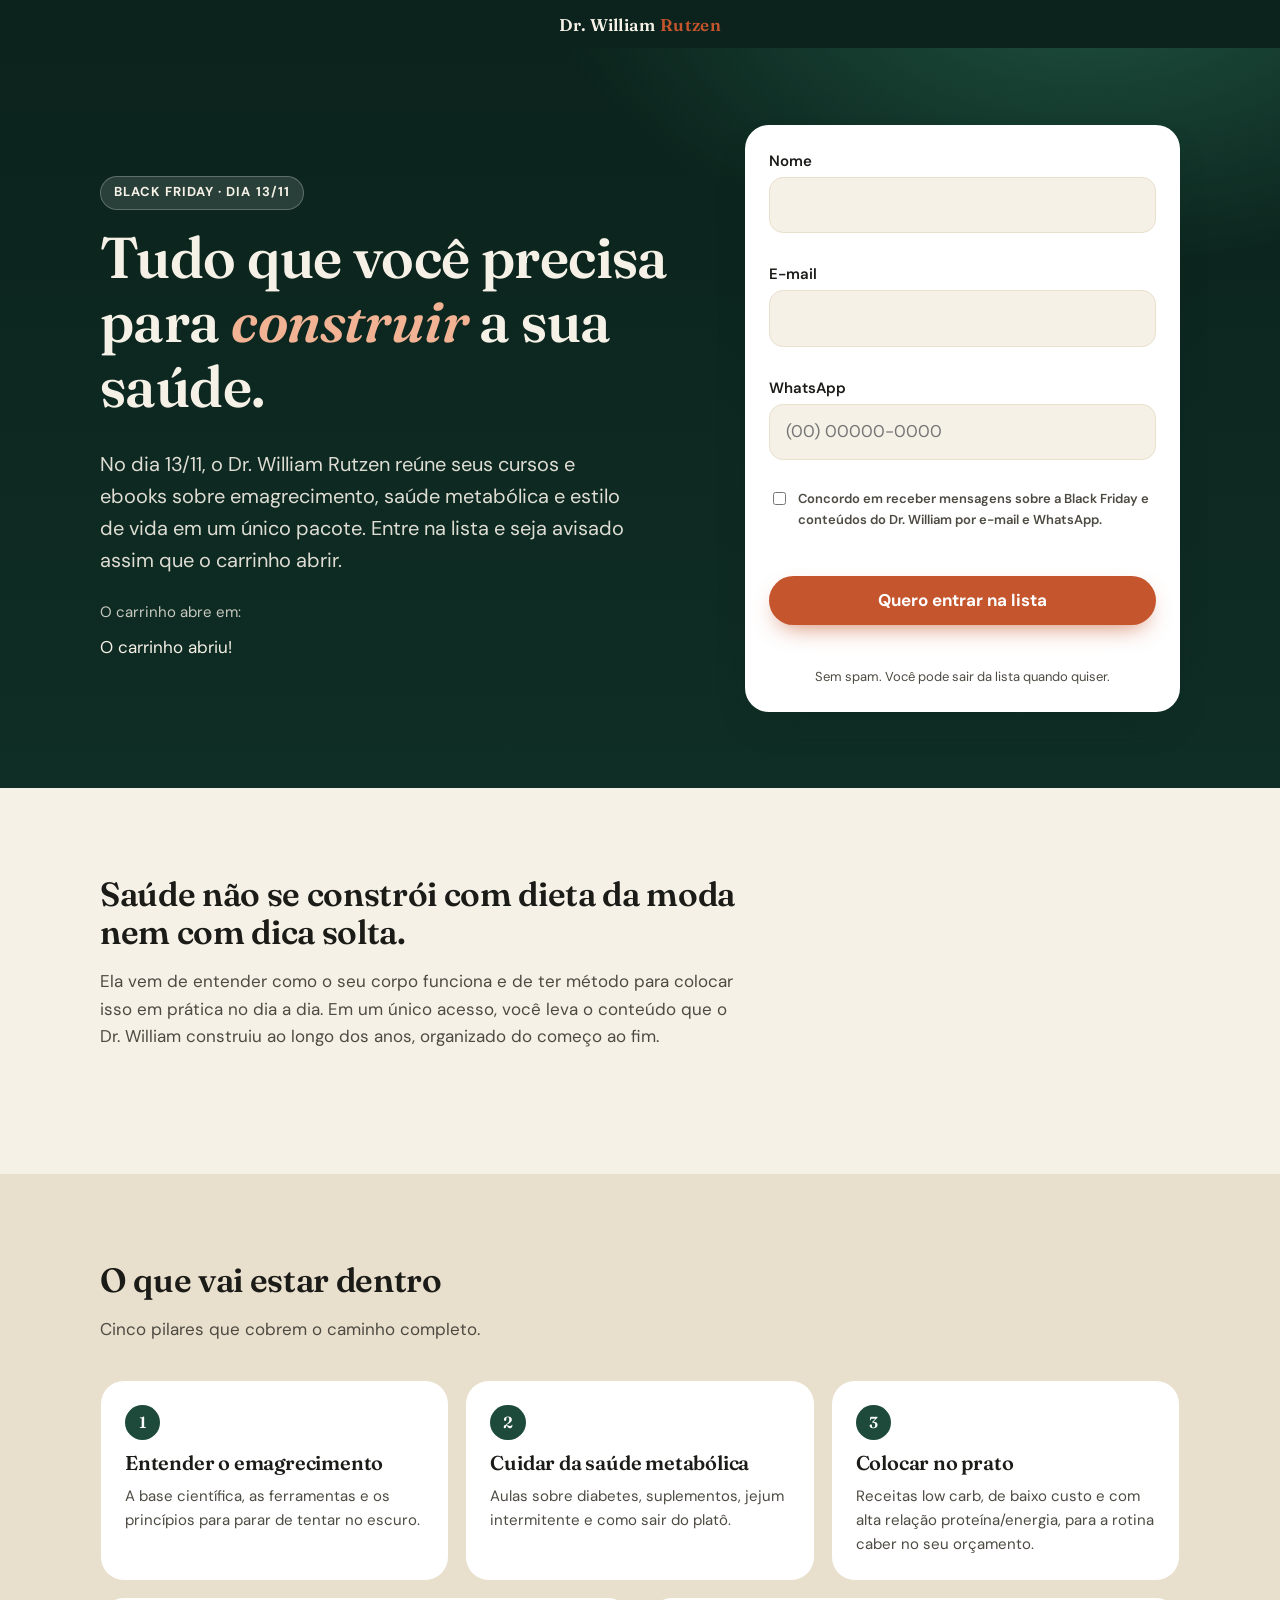
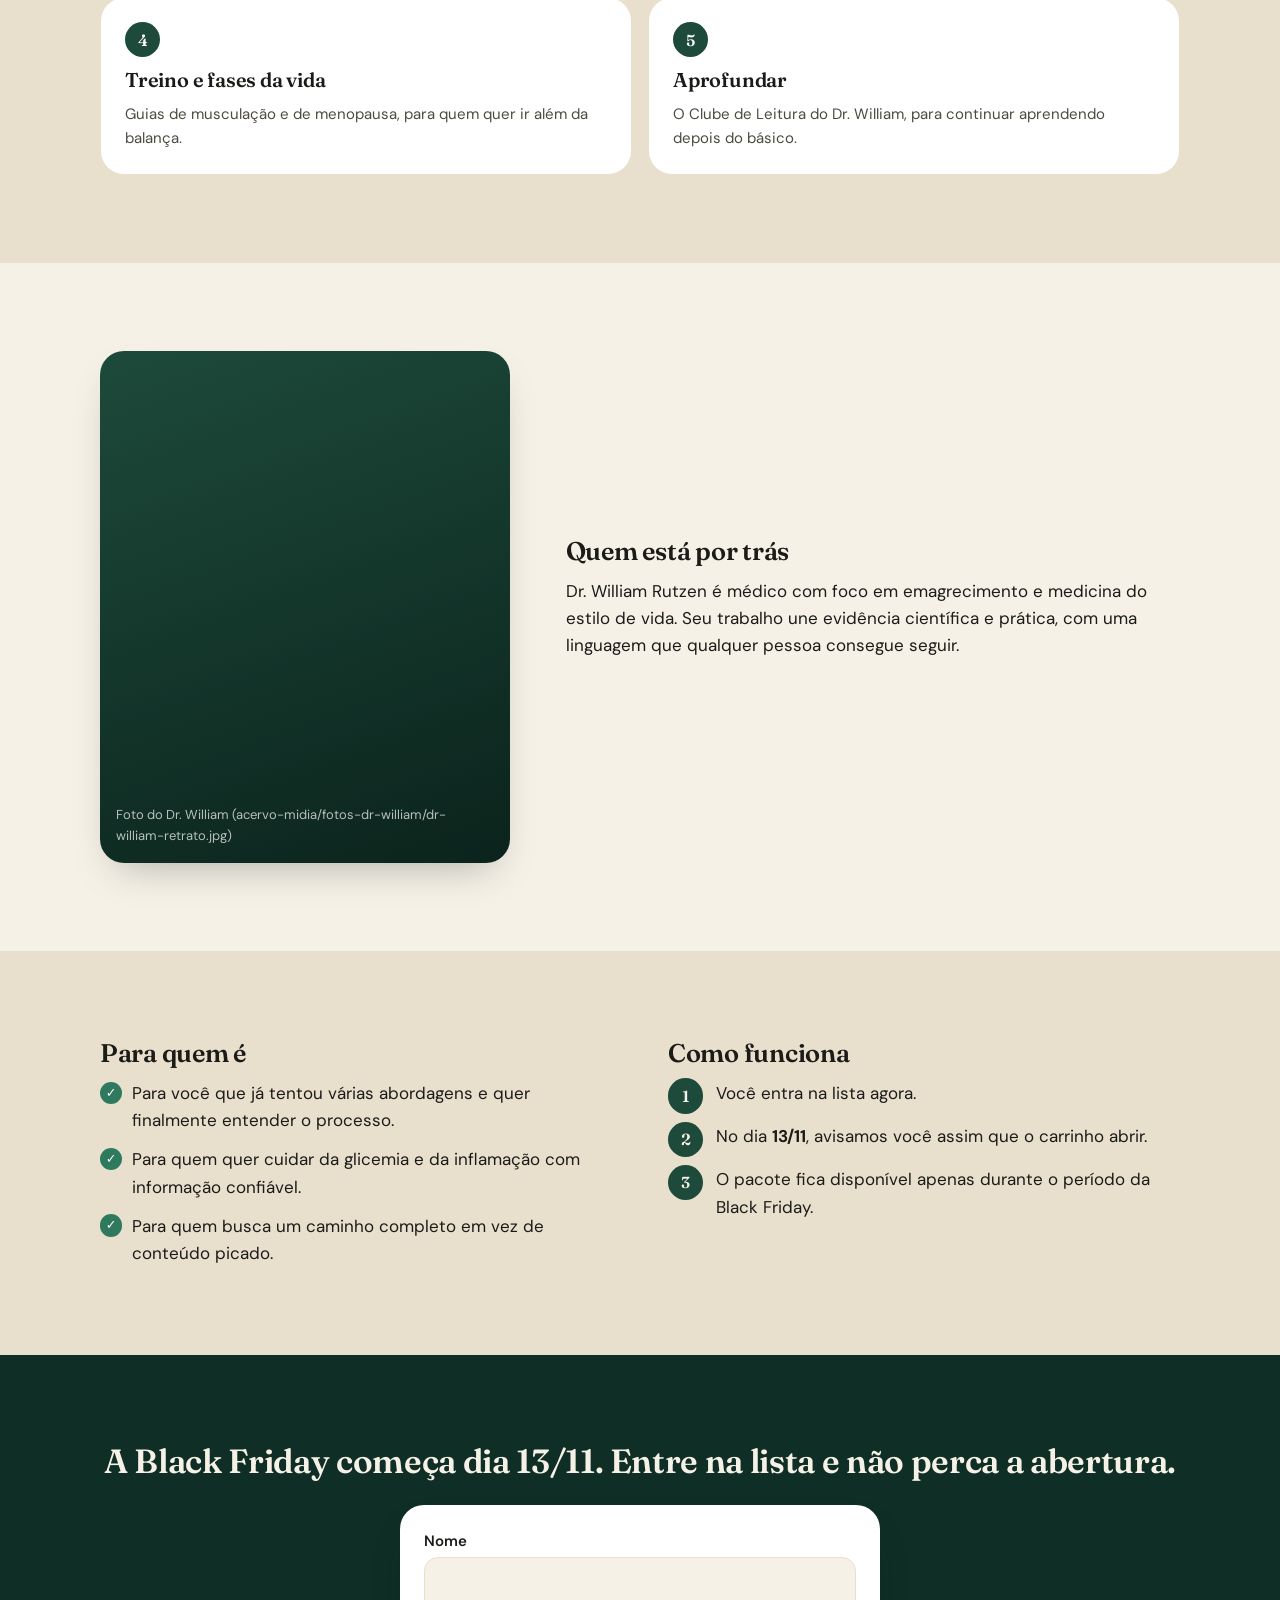
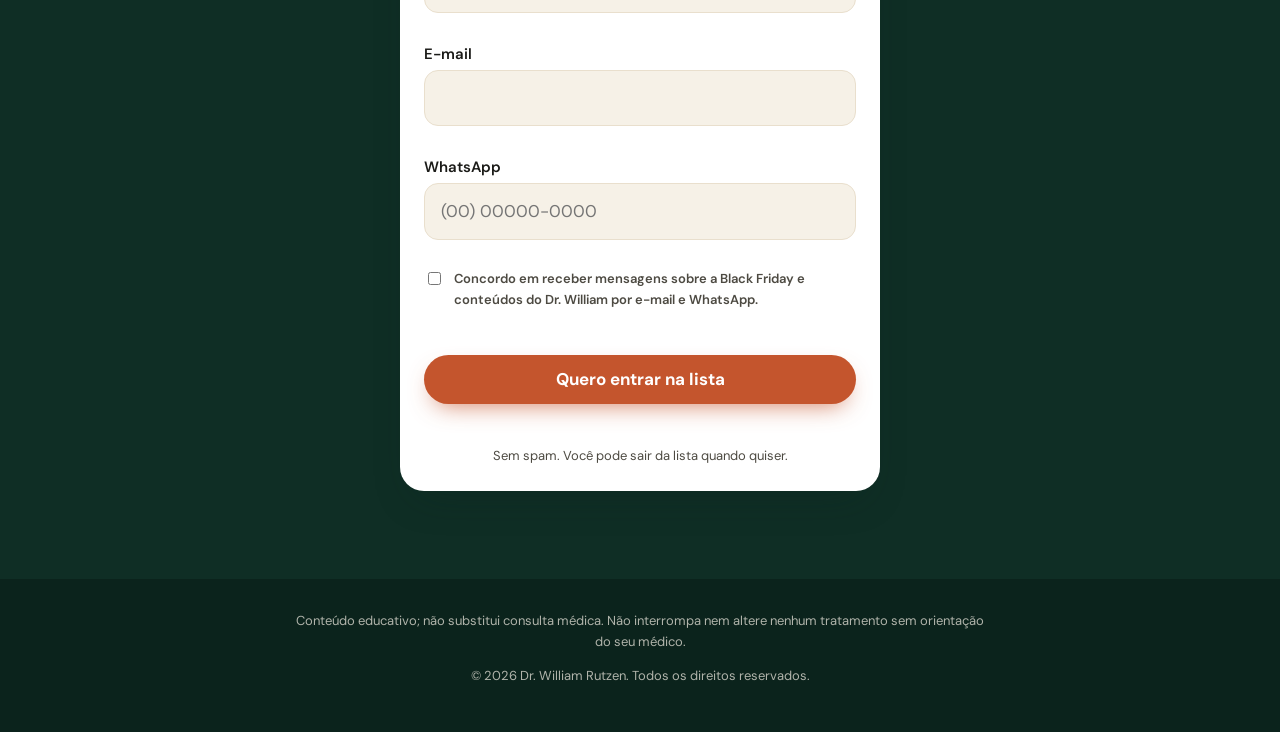
==== index.html @ 0a77684a "Página de captura Black Friday Dr. William Rutzen Co-Authored-By: Claude Opus 5.5 <noreply@anthropic" ====
<!doctype html>
<html lang="pt-BR">
<head>
  <meta charset="utf-8">
  <meta name="viewport" content="width=device-width, initial-scale=1">
  <title>Black Friday Dr. William Rutzen · Entre na lista | 13/11</title>
  <meta name="description" content="No dia 13/11, o Dr. William Rutzen reúne seus cursos e ebooks de emagrecimento, saúde metabólica e estilo de vida em um único pacote. Entre na lista e seja avisado.">
  <meta name="theme-color" content="#0f2e25">

  <!-- Compartilhamento (coloque a imagem 1200x630 em acervo-midia/og-compartilhamento/og.jpg) -->
  <meta property="og:type" content="website">
  <meta property="og:title" content="Tudo que você precisa para construir a sua saúde">
  <meta property="og:description" content="Black Friday Dr. William Rutzen · dia 13/11. Entre na lista e seja avisado quando o carrinho abrir.">
  <meta property="og:image" content="acervo-midia/og-compartilhamento/og.jpg">

  <link rel="preconnect" href="https://fonts.googleapis.com">
  <link rel="preconnect" href="https://fonts.gstatic.com" crossorigin>
  <link href="https://fonts.googleapis.com/css2?family=DM+Sans:wght@400;500;700&family=Fraunces:ital,opsz,wght@0,9..144,500;0,9..144,600;1,9..144,500&display=swap" rel="stylesheet">

  <link rel="stylesheet" href="assets/css/tokens.css">
  <link rel="stylesheet" href="assets/css/base.css">
  <link rel="stylesheet" href="assets/css/components.css">
  <link rel="stylesheet" href="assets/css/sections.css">

  <script>document.documentElement.classList.add("js");</script>
</head>
<body>

  <header class="topbar">
    <div class="container">
      <div class="brand">Dr. William <span>Rutzen</span></div>
    </div>
  </header>

  <main>
    <!-- 1. HERO + CAPTURA -->
    <section class="hero" id="topo">
      <div class="container hero__grid">
        <div>
          <span class="tag">Black Friday · dia 13/11</span>
          <h1>Tudo que você precisa para <em>construir</em> a sua saúde.</h1>
          <p class="hero__sub">No dia 13/11, o Dr. William Rutzen reúne seus cursos e ebooks sobre emagrecimento, saúde metabólica e estilo de vida em um único pacote. Entre na lista e seja avisado assim que o carrinho abrir.</p>

          <div class="hero__countdown">
            <p>O carrinho abre em:</p>
            <div class="countdown" data-countdown aria-live="off">
              <div class="countdown__item"><span class="countdown__num" data-unit="dias">--</span><span class="countdown__label">dias</span></div>
              <div class="countdown__item"><span class="countdown__num" data-unit="horas">--</span><span class="countdown__label">horas</span></div>
              <div class="countdown__item"><span class="countdown__num" data-unit="min">--</span><span class="countdown__label">min</span></div>
              <div class="countdown__item"><span class="countdown__num" data-unit="seg">--</span><span class="countdown__label">seg</span></div>
            </div>
          </div>
        </div>

        <form class="lead-form" data-lead-form novalidate aria-label="Cadastro na lista da Black Friday" data-position="hero">
          <div>
            <label for="nome-hero">Nome</label>
            <input id="nome-hero" name="nome" type="text" autocomplete="name" required>
            <p class="field-error" data-error-for="nome"></p>
          </div>
          <div>
            <label for="email-hero">E-mail</label>
            <input id="email-hero" name="email" type="email" autocomplete="email" inputmode="email" required>
            <p class="field-error" data-error-for="email"></p>
          </div>
          <div>
            <label for="whats-hero">WhatsApp</label>
            <input id="whats-hero" name="whatsapp" type="tel" autocomplete="tel" inputmode="tel" placeholder="(00) 00000-0000" required>
            <p class="field-error" data-error-for="whatsapp"></p>
          </div>
          <label class="consent">
            <input type="checkbox" name="consentimento" required>
            <span>Concordo em receber mensagens sobre a Black Friday e conteúdos do Dr. William por e-mail e WhatsApp.</span>
          </label>
          <p class="field-error" data-error-for="consentimento"></p>
          <button class="btn" type="submit">Quero entrar na lista</button>
          <p class="form-status" role="status" data-form-status></p>
          <p class="micro">Sem spam. Você pode sair da lista quando quiser.</p>
        </form>
      </div>
    </section>

    <!-- 2. POR QUE EXISTE -->
    <section class="section">
      <div class="container">
        <div class="section__head reveal">
          <h2>Saúde não se constrói com dieta da moda nem com dica solta.</h2>
          <p>Ela vem de entender como o seu corpo funciona e de ter método para colocar isso em prática no dia a dia. Em um único acesso, você leva o conteúdo que o Dr. William construiu ao longo dos anos, organizado do começo ao fim.</p>
        </div>
      </div>
    </section>

    <!-- 3. O QUE VAI ESTAR DENTRO -->
    <section class="section section--areia" id="conteudo">
      <div class="container">
        <div class="section__head reveal">
          <h2>O que vai estar dentro</h2>
          <p>Cinco pilares que cobrem o caminho completo.</p>
        </div>
        <div class="pilares">
          <article class="pilar reveal">
            <span class="pilar__num">1</span>
            <h3>Entender o emagrecimento</h3>
            <p>A base científica, as ferramentas e os princípios para parar de tentar no escuro.</p>
          </article>
          <article class="pilar reveal">
            <span class="pilar__num">2</span>
            <h3>Cuidar da saúde metabólica</h3>
            <p>Aulas sobre diabetes, suplementos, jejum intermitente e como sair do platô.</p>
          </article>
          <article class="pilar reveal">
            <span class="pilar__num">3</span>
            <h3>Colocar no prato</h3>
            <p>Receitas low carb, de baixo custo e com alta relação proteína/energia, para a rotina caber no seu orçamento.</p>
          </article>
          <article class="pilar reveal">
            <span class="pilar__num">4</span>
            <h3>Treino e fases da vida</h3>
            <p>Guias de musculação e de menopausa, para quem quer ir além da balança.</p>
          </article>
          <article class="pilar reveal">
            <span class="pilar__num">5</span>
            <h3>Aprofundar</h3>
            <p>O Clube de Leitura do Dr. William, para continuar aprendendo depois do básico.</p>
          </article>
        </div>
      </div>
    </section>

    <!-- 4. QUEM ESTÁ POR TRÁS -->
    <section class="section" id="autor">
      <div class="container autor">
        <!-- Troque a foto em acervo-midia/fotos-dr-william/dr-william-retrato.jpg -->
        <div class="foto reveal" data-placeholder="Foto do Dr. William (acervo-midia/fotos-dr-william/dr-william-retrato.jpg)">
          <img src="acervo-midia/fotos-dr-william/dr-william-retrato.jpg" alt="Dr. William Rutzen" loading="lazy">
        </div>
        <div class="reveal">
          <h2>Quem está por trás</h2>
          <p>Dr. William Rutzen é médico com foco em emagrecimento e medicina do estilo de vida. Seu trabalho une evidência científica e prática, com uma linguagem que qualquer pessoa consegue seguir.</p>
          <p class="autor__cred" data-doctor-credentials hidden></p>
        </div>
      </div>
    </section>

    <!-- 5. PARA QUEM É + COMO FUNCIONA -->
    <section class="section section--areia">
      <div class="container dois-col">
        <div class="reveal">
          <h2>Para quem é</h2>
          <ul class="lista-check">
            <li>Para você que já tentou várias abordagens e quer finalmente entender o processo.</li>
            <li>Para quem quer cuidar da glicemia e da inflamação com informação confiável.</li>
            <li>Para quem busca um caminho completo em vez de conteúdo picado.</li>
          </ul>
        </div>
        <div class="reveal">
          <h2>Como funciona</h2>
          <ol class="passos">
            <li>Você entra na lista agora.</li>
            <li>No dia <strong>13/11</strong>, avisamos você assim que o carrinho abrir.</li>
            <li>O pacote fica disponível apenas durante o período da Black Friday.</li>
          </ol>
        </div>
      </div>
    </section>

    <!-- 6. CHAMADA FINAL -->
    <section class="section cta-final" id="entrar">
      <div class="container">
        <div class="reveal">
          <h2>A Black Friday começa dia 13/11. Entre na lista e não perca a abertura.</h2>
        </div>
        <form class="lead-form" data-lead-form novalidate aria-label="Cadastro na lista da Black Friday (final da página)" data-position="final">
          <div>
            <label for="nome-final">Nome</label>
            <input id="nome-final" name="nome" type="text" autocomplete="name" required>
            <p class="field-error" data-error-for="nome"></p>
          </div>
          <div>
            <label for="email-final">E-mail</label>
            <input id="email-final" name="email" type="email" autocomplete="email" inputmode="email" required>
            <p class="field-error" data-error-for="email"></p>
          </div>
          <div>
            <label for="whats-final">WhatsApp</label>
            <input id="whats-final" name="whatsapp" type="tel" autocomplete="tel" inputmode="tel" placeholder="(00) 00000-0000" required>
            <p class="field-error" data-error-for="whatsapp"></p>
          </div>
          <label class="consent">
            <input type="checkbox" name="consentimento" required>
            <span>Concordo em receber mensagens sobre a Black Friday e conteúdos do Dr. William por e-mail e WhatsApp.</span>
          </label>
          <p class="field-error" data-error-for="consentimento"></p>
          <button class="btn" type="submit">Quero entrar na lista</button>
          <p class="form-status" role="status" data-form-status></p>
          <p class="micro">Sem spam. Você pode sair da lista quando quiser.</p>
        </form>
      </div>
    </section>
  </main>

  <footer class="footer">
    <div class="container">
      <p data-disclaimer></p>
      <p>© <span data-year></span> Dr. William Rutzen. Todos os direitos reservados.</p>
    </div>
  </footer>

  <script src="config/site.config.js"></script>
  <script src="assets/js/tracking.js"></script>
  <script src="assets/js/countdown.js"></script>
  <script src="assets/js/form.js"></script>
  <script src="assets/js/main.js"></script>
</body>
</html>
---- assets/css/tokens.css ----
/* Design tokens: cores, tipografia, espaçamentos. Mude aqui para mudar o visual todo. */
:root {
  /* Cores */
  --verde-950: #0b231c;
  --verde-900: #0f2e25;
  --verde-700: #1d4a3b;
  --verde-500: #2f7a5f;
  --creme: #f6f1e7;
  --areia: #e9dfcd;
  --terracota: #c4552d;
  --terracota-escuro: #a3431f;
  --texto: #1b1b18;
  --texto-suave: #4d4a42;
  --branco: #ffffff;
  --erro: #b3261e;

  /* Tipografia */
  --fonte-titulo: "Fraunces", Georgia, "Times New Roman", serif;
  --fonte-corpo: "DM Sans", system-ui, -apple-system, "Segoe UI", sans-serif;

  --t-xs: 0.8125rem;
  --t-sm: 0.9375rem;
  --t-base: 1.0625rem;
  --t-lg: 1.25rem;
  --t-xl: clamp(1.5rem, 1.1rem + 1.6vw, 2.1rem);
  --t-2xl: clamp(2.1rem, 1.3rem + 3.6vw, 3.6rem);

  /* Layout */
  --largura: 1120px;
  --gutter: 20px;
  --raio: 14px;
  --raio-lg: 24px;
  --sombra: 0 18px 40px -18px rgba(11, 35, 28, 0.35);
  --transicao: 180ms ease;
}
---- assets/css/base.css ----
/* Reset leve e estilos globais */
*, *::before, *::after { box-sizing: border-box; }

html { scroll-behavior: smooth; -webkit-text-size-adjust: 100%; }

body {
  margin: 0;
  font-family: var(--fonte-corpo);
  font-size: var(--t-base);
  line-height: 1.6;
  color: var(--texto);
  background: var(--creme);
}

img { max-width: 100%; display: block; }

h1, h2, h3 {
  font-family: var(--fonte-titulo);
  font-weight: 600;
  line-height: 1.12;
  letter-spacing: -0.01em;
  margin: 0 0 0.5em;
}

p { margin: 0 0 1em; }

a { color: inherit; }

:focus-visible {
  outline: 3px solid var(--terracota);
  outline-offset: 3px;
  border-radius: 4px;
}

.container {
  width: 100%;
  max-width: var(--largura);
  margin-inline: auto;
  padding-inline: var(--gutter);
}

.visually-hidden {
  position: absolute !important;
  width: 1px; height: 1px;
  overflow: hidden;
  clip: rect(0 0 0 0);
  white-space: nowrap;
}

/* Animação de entrada (ativada pelo JS; sem JS tudo fica visível) */
.js .reveal { opacity: 0; transform: translateY(18px); transition: opacity 600ms ease, transform 600ms ease; }
.js .reveal.is-visible { opacity: 1; transform: none; }

@media (prefers-reduced-motion: reduce) {
  html { scroll-behavior: auto; }
  .js .reveal { opacity: 1; transform: none; transition: none; }
}
---- assets/css/components.css ----
/* Componentes reutilizáveis: botão, formulário, contagem, cartões, foto */

/* Botão */
.btn {
  display: inline-flex; align-items: center; justify-content: center; gap: 0.5rem;
  width: 100%;
  padding: 1rem 1.5rem;
  font: 700 var(--t-base)/1 var(--fonte-corpo);
  color: var(--branco);
  background: var(--terracota);
  border: 0; border-radius: 999px;
  cursor: pointer;
  box-shadow: 0 10px 24px -10px rgba(196, 85, 45, 0.8);
  transition: transform var(--transicao), background var(--transicao);
}
.btn:hover { background: var(--terracota-escuro); transform: translateY(-1px); }
.btn:disabled { opacity: 0.7; cursor: progress; transform: none; }
.btn--whats { background: #1f9d55; box-shadow: 0 10px 24px -10px rgba(31, 157, 85, 0.8); }
.btn--whats:hover { background: #17804a; }
.btn--inline { width: auto; }

/* Formulário de captura */
.lead-form {
  display: grid; gap: 0.75rem;
  background: var(--branco);
  padding: 1.5rem;
  border-radius: var(--raio-lg);
  box-shadow: var(--sombra);
  color: var(--texto);
}
.lead-form label { font-size: var(--t-sm); font-weight: 600; display: block; margin-bottom: 0.25rem; }
.lead-form input[type="text"],
.lead-form input[type="email"],
.lead-form input[type="tel"] {
  width: 100%;
  padding: 0.85rem 1rem;
  font: inherit;
  border: 1.5px solid var(--areia);
  border-radius: var(--raio);
  background: var(--creme);
  transition: border-color var(--transicao), background var(--transicao);
}
.lead-form input:focus { border-color: var(--verde-500); background: var(--branco); outline: none; }
.lead-form input[aria-invalid="true"] { border-color: var(--erro); }
.field-error { color: var(--erro); font-size: var(--t-xs); min-height: 1em; margin: 0.25rem 0 0; }
.lead-form .consent { display: flex; gap: 0.6rem; align-items: flex-start; font-size: var(--t-xs); color: var(--texto-suave); }
.lead-form .consent input { margin-top: 0.2rem; accent-color: var(--verde-700); }
.lead-form .micro { font-size: var(--t-xs); color: var(--texto-suave); margin: 0; text-align: center; }
.form-status { font-size: var(--t-sm); text-align: center; margin: 0; min-height: 1.2em; }
.form-status.is-error { color: var(--erro); }

/* Contagem regressiva */
.countdown { display: flex; gap: 0.6rem; }
.countdown__item {
  min-width: 4.2rem; padding: 0.6rem 0.4rem; text-align: center;
  background: rgba(255, 255, 255, 0.08);
  border: 1px solid rgba(255, 255, 255, 0.18);
  border-radius: var(--raio);
}
.countdown__num { display: block; font: 600 1.7rem/1 var(--fonte-titulo); font-variant-numeric: tabular-nums; }
.countdown__label { font-size: 0.68rem; letter-spacing: 0.08em; text-transform: uppercase; opacity: 0.75; }

/* Cartão de pilar */
.pilar {
  background: var(--branco);
  border-radius: var(--raio-lg);
  padding: 1.5rem;
  border: 1px solid var(--areia);
}
.pilar__num {
  display: inline-grid; place-items: center;
  width: 2.2rem; height: 2.2rem; margin-bottom: 0.75rem;
  font: 600 1rem var(--fonte-titulo);
  color: var(--branco); background: var(--verde-700); border-radius: 50%;
}
.pilar h3 { font-size: var(--t-lg); }
.pilar p { margin: 0; color: var(--texto-suave); font-size: var(--t-sm); }

/* Foto com fallback: se a imagem não existir, aparece o bloco decorativo */
.foto {
  position: relative; overflow: hidden;
  aspect-ratio: 4 / 5;
  border-radius: var(--raio-lg);
  background: linear-gradient(160deg, var(--verde-700), var(--verde-950));
  box-shadow: var(--sombra);
}
.foto img { position: absolute; inset: 0; width: 100%; height: 100%; object-fit: cover; }
.foto::after {
  content: attr(data-placeholder);
  position: absolute; inset: auto 1rem 1rem 1rem;
  font-size: var(--t-xs); color: rgba(255, 255, 255, 0.7);
}
.foto.has-image::after { display: none; }

/* Selo / etiqueta */
.tag {
  display: inline-block; padding: 0.35rem 0.8rem; margin-bottom: 1rem;
  font-size: var(--t-xs); font-weight: 700; letter-spacing: 0.08em; text-transform: uppercase;
  color: var(--creme); background: rgba(255, 255, 255, 0.12);
  border: 1px solid rgba(255, 255, 255, 0.25); border-radius: 999px;
}
---- assets/css/sections.css ----
/* Seções da página */

.topbar { background: var(--verde-950); color: var(--creme); }
.topbar .container { display: flex; align-items: center; justify-content: center; padding-block: 0.85rem; }
.brand { font: 600 var(--t-base) var(--fonte-titulo); letter-spacing: 0.02em; }
.brand span { color: var(--terracota); }

/* Hero */
.hero {
  color: var(--creme);
  background:
    radial-gradient(900px 480px at 85% -10%, rgba(47, 122, 95, 0.55), transparent 60%),
    linear-gradient(180deg, var(--verde-950), var(--verde-900));
  padding-block: clamp(2.5rem, 6vw, 5rem);
}
.hero__grid { display: grid; gap: 2.25rem; align-items: center; }
.hero h1 { font-size: var(--t-2xl); }
.hero h1 em { font-style: italic; color: #f2b394; }
.hero__sub { font-size: var(--t-lg); max-width: 34rem; opacity: 0.9; }
.hero__countdown { margin-top: 1.5rem; }
.hero__countdown p { font-size: var(--t-sm); opacity: 0.8; margin-bottom: 0.6rem; }

/* Seções genéricas */
.section { padding-block: clamp(3rem, 7vw, 5.5rem); }
.section--areia { background: var(--areia); }
.section__head { max-width: 40rem; margin-bottom: 2.25rem; }
.section__head h2 { font-size: var(--t-xl); }
.section__head p { color: var(--texto-suave); }

.pilares { display: grid; gap: 1rem; }

/* Quem está por trás */
.autor { display: grid; gap: 2rem; align-items: center; }
.autor__cred { font-weight: 600; color: var(--verde-700); }

/* Para quem é + passos */
.dois-col { display: grid; gap: 2rem; }
.lista-check { list-style: none; padding: 0; margin: 0; display: grid; gap: 0.75rem; }
.lista-check li { padding-left: 2rem; position: relative; }
.lista-check li::before {
  content: "✓"; position: absolute; left: 0; top: 0.1rem;
  width: 1.4rem; height: 1.4rem; display: grid; place-items: center;
  font-size: 0.8rem; font-weight: 700; color: var(--branco); background: var(--verde-500); border-radius: 50%;
}
.passos { counter-reset: passo; list-style: none; padding: 0; margin: 0; display: grid; gap: 1rem; }
.passos li { counter-increment: passo; padding-left: 3rem; position: relative; }
.passos li::before {
  content: counter(passo); position: absolute; left: 0; top: -0.1rem;
  width: 2.2rem; height: 2.2rem; display: grid; place-items: center;
  font: 600 1rem var(--fonte-titulo); color: var(--creme); background: var(--verde-700); border-radius: 50%;
}

/* Chamada final */
.cta-final { background: var(--verde-900); color: var(--creme); text-align: center; }
.cta-final h2 { font-size: var(--t-xl); }
.cta-final .lead-form { max-width: 30rem; margin: 1.5rem auto 0; text-align: left; }

/* Rodapé */
.footer { background: var(--verde-950); color: rgba(246, 241, 231, 0.7); padding-block: 2rem; font-size: var(--t-xs); text-align: center; }
.footer p { max-width: 44rem; margin-inline: auto; }

/* Página de obrigado */
.obrigado { min-height: 70vh; display: grid; place-items: center; text-align: center; padding-block: 4rem; }
.obrigado__card { max-width: 34rem; }
.obrigado .check { width: 4rem; height: 4rem; margin: 0 auto 1.25rem; display: grid; place-items: center; font-size: 2rem; color: var(--branco); background: var(--verde-500); border-radius: 50%; }

/* Responsivo (mobile-first) */
@media (min-width: 760px) {
  .hero__grid { grid-template-columns: 1.15fr 0.85fr; gap: 3.5rem; }
  .pilares { grid-template-columns: repeat(6, 1fr); }
  .pilar:nth-child(-n+3) { grid-column: span 2; }
  .pilar:nth-child(n+4) { grid-column: span 3; }
  .autor { grid-template-columns: 0.8fr 1.2fr; gap: 3.5rem; }
  .dois-col { grid-template-columns: 1fr 1fr; gap: 3.5rem; }
}
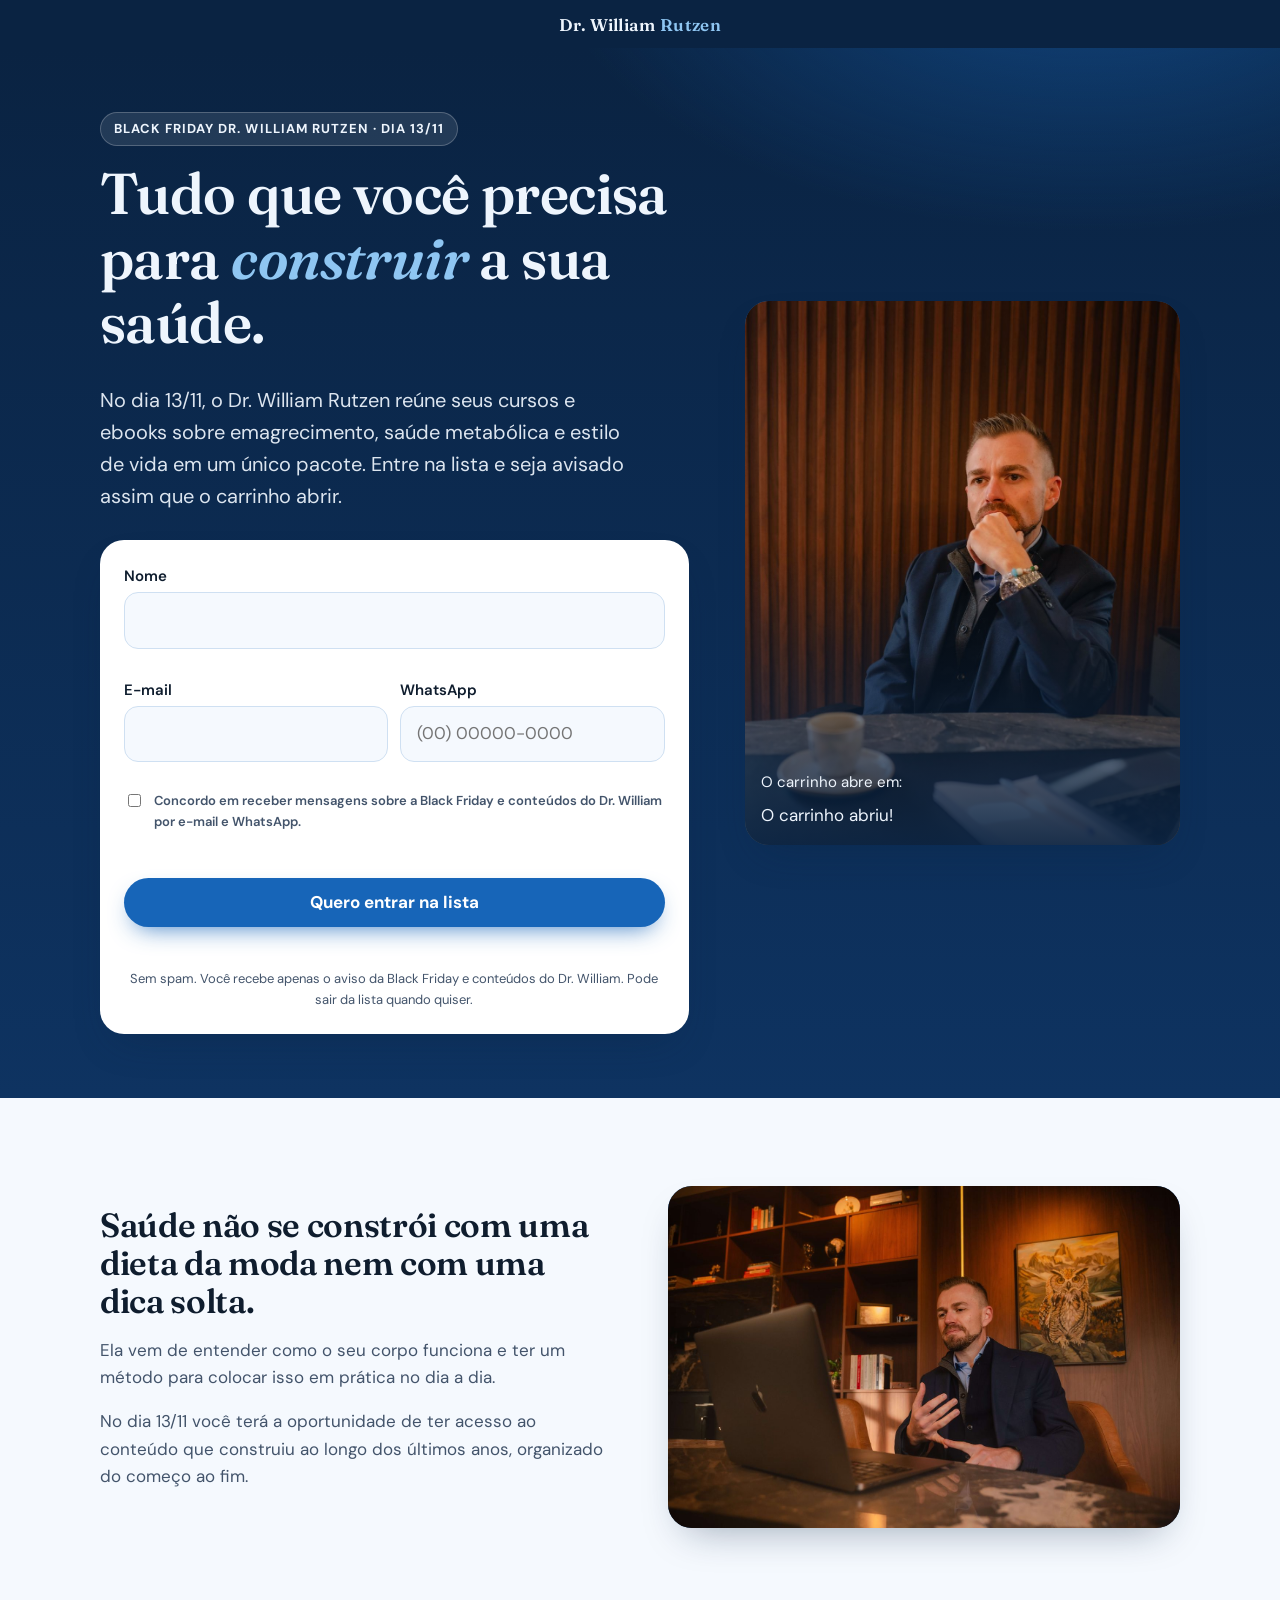
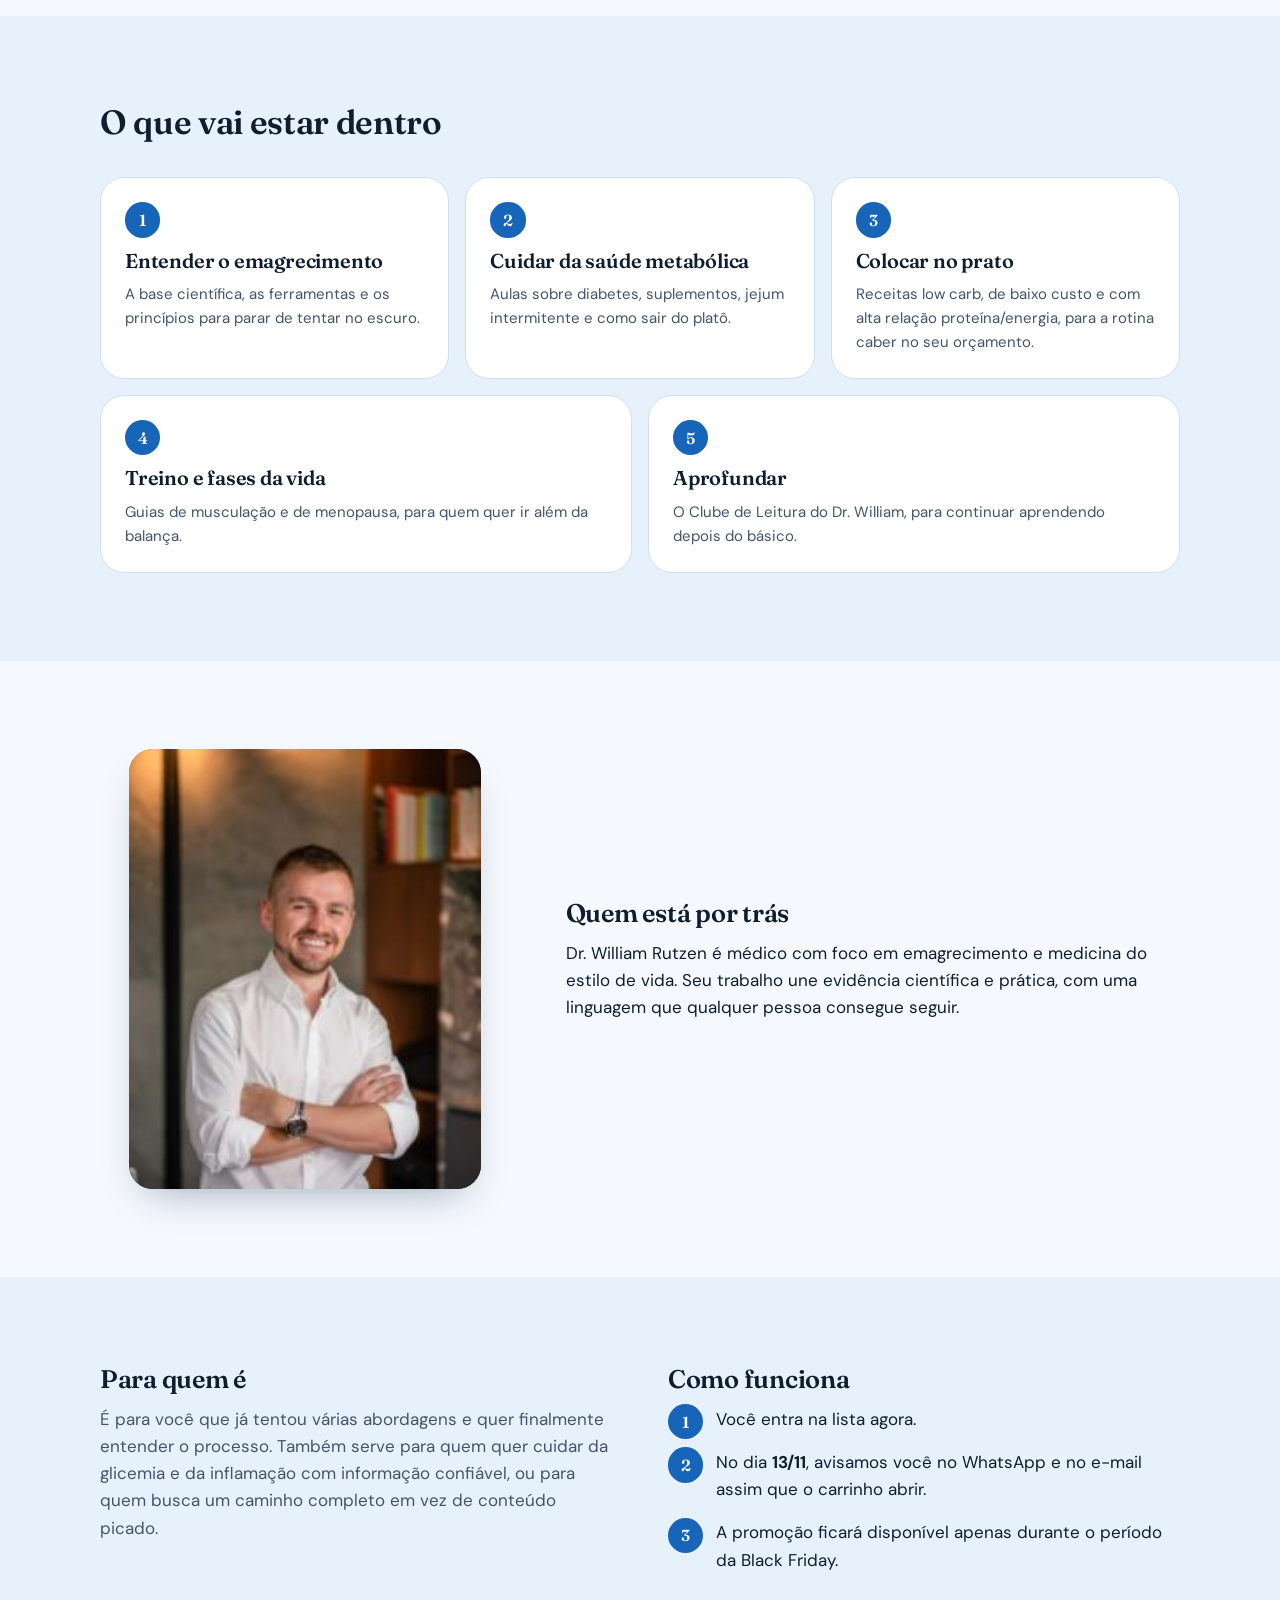
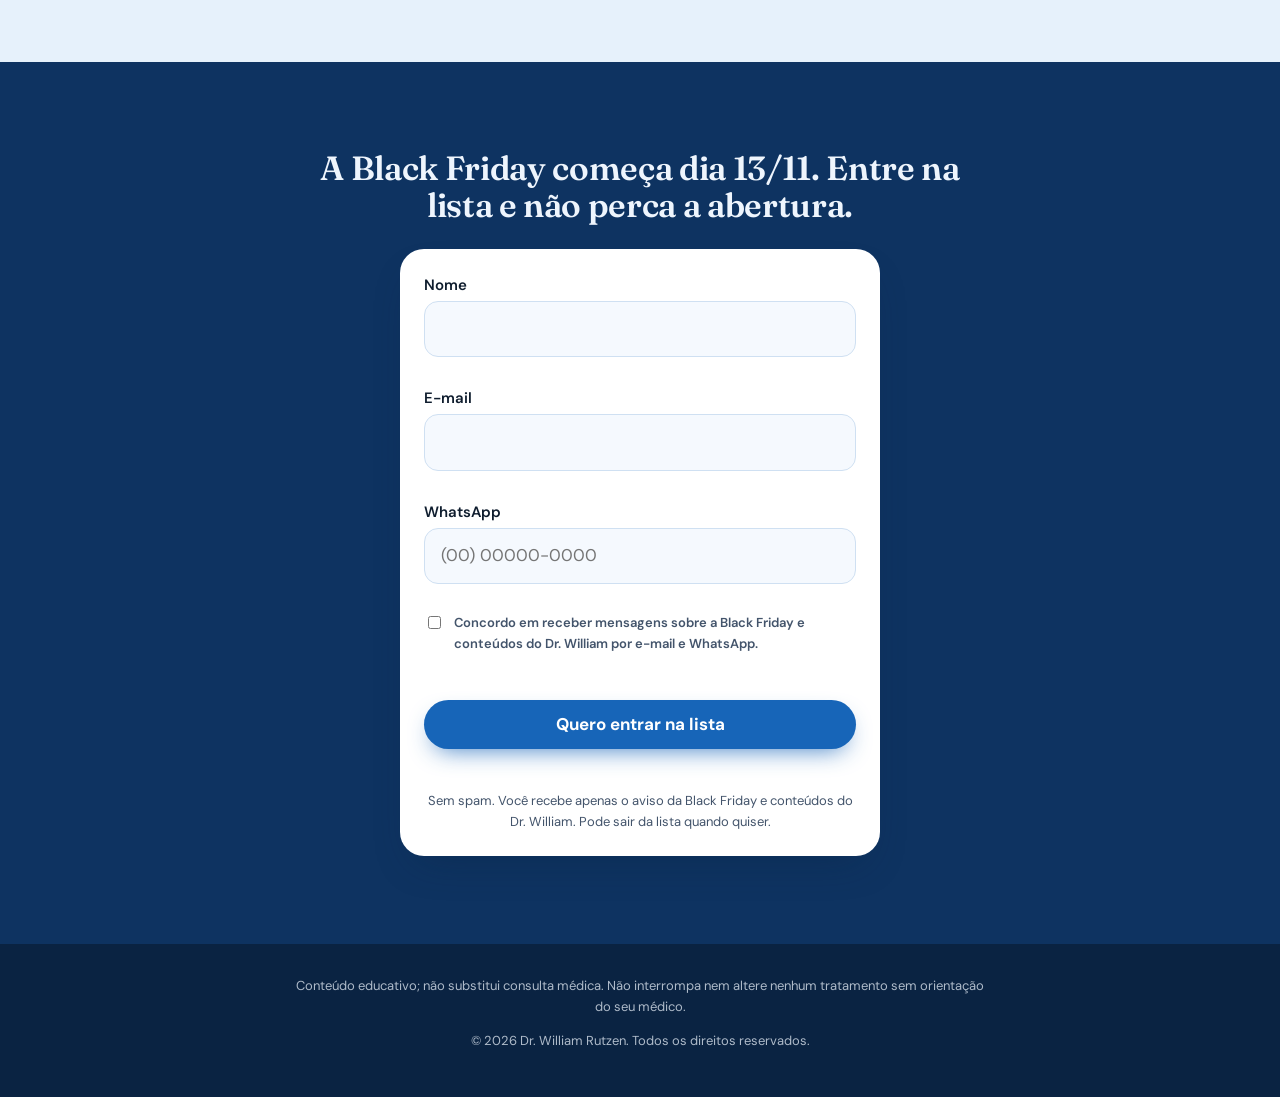
==== commit 52cab2a9: "Fotos nas sessões 1, 2 e 4, paleta azul e copy final - Fotos do Dr. William otimizadas (originais em" ====
--- a/index.html
+++ b/index.html
@@ -5,7 +5,7 @@
   <meta name="viewport" content="width=device-width, initial-scale=1">
   <title>Black Friday Dr. William Rutzen · Entre na lista | 13/11</title>
   <meta name="description" content="No dia 13/11, o Dr. William Rutzen reúne seus cursos e ebooks de emagrecimento, saúde metabólica e estilo de vida em um único pacote. Entre na lista e seja avisado.">
-  <meta name="theme-color" content="#0f2e25">
+  <meta name="theme-color" content="#0a2342">
 
   <!-- Compartilhamento (coloque a imagem 1200x630 em acervo-midia/og-compartilhamento/og.jpg) -->
   <meta property="og:type" content="website">
@@ -33,14 +33,17 @@
   </header>
 
   <main>
-    <!-- 1. HERO + CAPTURA -->
+    <!-- 1. HERO + CAPTURA (sessão 1) -->
     <section class="hero" id="topo">
       <div class="container hero__grid">
-        <div>
-          <span class="tag">Black Friday · dia 13/11</span>
+        <div class="hero__texto">
+          <span class="tag">Black Friday Dr. William Rutzen · dia 13/11</span>
           <h1>Tudo que você precisa para <em>construir</em> a sua saúde.</h1>
           <p class="hero__sub">No dia 13/11, o Dr. William Rutzen reúne seus cursos e ebooks sobre emagrecimento, saúde metabólica e estilo de vida em um único pacote. Entre na lista e seja avisado assim que o carrinho abrir.</p>
-
+        </div>
+
+        <figure class="foto hero__foto" data-placeholder="Foto do Dr. William (sessão 1)">
+          <img src="acervo-midia/fotos-dr-william/will-serio-mobile1-sessao1.jpg" alt="Dr. William Rutzen sentado à mesa, com expressão pensativa" width="1000" height="1452" fetchpriority="high">
           <div class="hero__countdown">
             <p>O carrinho abre em:</p>
             <div class="countdown" data-countdown aria-live="off">
@@ -50,7 +53,7 @@
               <div class="countdown__item"><span class="countdown__num" data-unit="seg">--</span><span class="countdown__label">seg</span></div>
             </div>
           </div>
-        </div>
+        </figure>
 
         <form class="lead-form" data-lead-form novalidate aria-label="Cadastro na lista da Black Friday" data-position="hero">
           <div>
@@ -58,12 +61,12 @@
             <input id="nome-hero" name="nome" type="text" autocomplete="name" required>
             <p class="field-error" data-error-for="nome"></p>
           </div>
-          <div>
+          <div class="campo--meio">
             <label for="email-hero">E-mail</label>
             <input id="email-hero" name="email" type="email" autocomplete="email" inputmode="email" required>
             <p class="field-error" data-error-for="email"></p>
           </div>
-          <div>
+          <div class="campo--meio">
             <label for="whats-hero">WhatsApp</label>
             <input id="whats-hero" name="whatsapp" type="tel" autocomplete="tel" inputmode="tel" placeholder="(00) 00000-0000" required>
             <p class="field-error" data-error-for="whatsapp"></p>
@@ -75,27 +78,30 @@
           <p class="field-error" data-error-for="consentimento"></p>
           <button class="btn" type="submit">Quero entrar na lista</button>
           <p class="form-status" role="status" data-form-status></p>
-          <p class="micro">Sem spam. Você pode sair da lista quando quiser.</p>
+          <p class="micro">Sem spam. Você recebe apenas o aviso da Black Friday e conteúdos do Dr. William. Pode sair da lista quando quiser.</p>
         </form>
       </div>
     </section>
 
-    <!-- 2. POR QUE EXISTE -->
+    <!-- 2. POR QUE EXISTE (sessão 2) -->
     <section class="section">
-      <div class="container">
+      <div class="container porque">
         <div class="section__head reveal">
-          <h2>Saúde não se constrói com dieta da moda nem com dica solta.</h2>
-          <p>Ela vem de entender como o seu corpo funciona e de ter método para colocar isso em prática no dia a dia. Em um único acesso, você leva o conteúdo que o Dr. William construiu ao longo dos anos, organizado do começo ao fim.</p>
-        </div>
+          <h2>Saúde não se constrói com uma dieta da moda nem com uma dica solta.</h2>
+          <p>Ela vem de entender como o seu corpo funciona e ter um método para colocar isso em prática no dia a dia.</p>
+          <p>No dia 13/11 você terá a oportunidade de ter acesso ao conteúdo que construiu ao longo dos últimos anos, organizado do começo ao fim.</p>
+        </div>
+        <figure class="foto reveal" data-placeholder="Foto do Dr. William (sessão 2)">
+          <img src="acervo-midia/fotos-dr-william/will-atendimento-online-desktop1-sessao2.jpg" alt="Dr. William Rutzen em atendimento online, conversando diante do notebook" width="1400" height="933" loading="lazy">
+        </figure>
       </div>
     </section>
 
     <!-- 3. O QUE VAI ESTAR DENTRO -->
-    <section class="section section--areia" id="conteudo">
+    <section class="section section--clara" id="conteudo">
       <div class="container">
         <div class="section__head reveal">
           <h2>O que vai estar dentro</h2>
-          <p>Cinco pilares que cobrem o caminho completo.</p>
         </div>
         <div class="pilares">
           <article class="pilar reveal">
@@ -127,38 +133,34 @@
       </div>
     </section>
 
-    <!-- 4. QUEM ESTÁ POR TRÁS -->
+    <!-- 4. QUEM ESTÁ POR TRÁS (sessão 4) -->
     <section class="section" id="autor">
       <div class="container autor">
-        <!-- Troque a foto em acervo-midia/fotos-dr-william/dr-william-retrato.jpg -->
-        <div class="foto reveal" data-placeholder="Foto do Dr. William (acervo-midia/fotos-dr-william/dr-william-retrato.jpg)">
-          <img src="acervo-midia/fotos-dr-william/dr-william-retrato.jpg" alt="Dr. William Rutzen" loading="lazy">
-        </div>
+        <figure class="foto reveal" data-placeholder="Foto do Dr. William (sessão 4)">
+          <img src="acervo-midia/fotos-dr-william/imagem-drwilliam-sessao4-fotodrwill.jpg" alt="Dr. William Rutzen sorrindo, de braços cruzados" width="200" height="300" loading="lazy">
+        </figure>
         <div class="reveal">
           <h2>Quem está por trás</h2>
           <p>Dr. William Rutzen é médico com foco em emagrecimento e medicina do estilo de vida. Seu trabalho une evidência científica e prática, com uma linguagem que qualquer pessoa consegue seguir.</p>
+          <!-- CRM/RQE e frase de credencial aprovada vêm de doctor.credentials na config -->
           <p class="autor__cred" data-doctor-credentials hidden></p>
         </div>
       </div>
     </section>
 
     <!-- 5. PARA QUEM É + COMO FUNCIONA -->
-    <section class="section section--areia">
+    <section class="section section--clara">
       <div class="container dois-col">
-        <div class="reveal">
+        <div class="para-quem reveal">
           <h2>Para quem é</h2>
-          <ul class="lista-check">
-            <li>Para você que já tentou várias abordagens e quer finalmente entender o processo.</li>
-            <li>Para quem quer cuidar da glicemia e da inflamação com informação confiável.</li>
-            <li>Para quem busca um caminho completo em vez de conteúdo picado.</li>
-          </ul>
+          <p>É para você que já tentou várias abordagens e quer finalmente entender o processo. Também serve para quem quer cuidar da glicemia e da inflamação com informação confiável, ou para quem busca um caminho completo em vez de conteúdo picado.</p>
         </div>
         <div class="reveal">
           <h2>Como funciona</h2>
           <ol class="passos">
             <li>Você entra na lista agora.</li>
-            <li>No dia <strong>13/11</strong>, avisamos você assim que o carrinho abrir.</li>
-            <li>O pacote fica disponível apenas durante o período da Black Friday.</li>
+            <li>No dia <strong>13/11</strong>, avisamos você no WhatsApp e no e-mail assim que o carrinho abrir.</li>
+            <li>A promoção ficará disponível apenas durante o período da Black Friday.</li>
           </ol>
         </div>
       </div>
@@ -193,7 +195,7 @@
           <p class="field-error" data-error-for="consentimento"></p>
           <button class="btn" type="submit">Quero entrar na lista</button>
           <p class="form-status" role="status" data-form-status></p>
-          <p class="micro">Sem spam. Você pode sair da lista quando quiser.</p>
+          <p class="micro">Sem spam. Você recebe apenas o aviso da Black Friday e conteúdos do Dr. William. Pode sair da lista quando quiser.</p>
         </form>
       </div>
     </section>
--- a/assets/css/tokens.css
+++ b/assets/css/tokens.css
@@ -1,18 +1,30 @@
 /* Design tokens: cores, tipografia, espaçamentos. Mude aqui para mudar o visual todo. */
 :root {
-  /* Cores */
-  --verde-950: #0b231c;
-  --verde-900: #0f2e25;
-  --verde-700: #1d4a3b;
-  --verde-500: #2f7a5f;
-  --creme: #f6f1e7;
-  --areia: #e9dfcd;
-  --terracota: #c4552d;
-  --terracota-escuro: #a3431f;
-  --texto: #1b1b18;
-  --texto-suave: #4d4a42;
+  /* Cores: três tons de azul (saúde, confiança) + branco */
+  --azul-950: #0a2342;   /* marinho: topo, hero, rodapé */
+  --azul-900: #0e3361;   /* marinho claro: chamada final */
+  --azul-700: #1765b8;   /* azul principal: botão, números, ícones */
+  --azul-800: #11519a;   /* hover do botão */
+  --azul-300: #8fc6f2;   /* azul céu: destaques sobre fundo escuro */
+  --azul-100: #e6f1fb;   /* fundo de seção clara */
+  --azul-50:  #f5f9fe;   /* fundo da página e dos campos */
+  --borda: #cfe0f2;
+  --texto: #0f1d2e;
+  --texto-suave: #43546b;
+  --texto-claro: #eef5fd;           /* texto sobre fundo escuro */
+  --texto-claro-suave: rgba(238, 245, 253, 0.72);
   --branco: #ffffff;
   --erro: #b3261e;
+  --whatsapp: #1f9d55;
+  --whatsapp-escuro: #17804a;
+
+  /* Sobreposições (vidro, véu sobre foto) */
+  --vidro: rgba(255, 255, 255, 0.10);
+  --vidro-borda: rgba(255, 255, 255, 0.22);
+  --veu-forte: rgba(10, 35, 66, 0.92);
+  --veu-leve: rgba(10, 35, 66, 0.15);
+  --sombra-botao: 0 10px 24px -10px rgba(23, 101, 184, 0.85);
+  --sombra-whats: 0 10px 24px -10px rgba(31, 157, 85, 0.8);
 
   /* Tipografia */
   --fonte-titulo: "Fraunces", Georgia, "Times New Roman", serif;
@@ -30,6 +42,6 @@
   --gutter: 20px;
   --raio: 14px;
   --raio-lg: 24px;
-  --sombra: 0 18px 40px -18px rgba(11, 35, 28, 0.35);
+  --sombra: 0 18px 40px -18px rgba(10, 35, 66, 0.4);
   --transicao: 180ms ease;
 }
--- a/assets/css/base.css
+++ b/assets/css/base.css
@@ -9,7 +9,7 @@
   font-size: var(--t-base);
   line-height: 1.6;
   color: var(--texto);
-  background: var(--creme);
+  background: var(--azul-50);
 }
 
 img { max-width: 100%; display: block; }
@@ -27,7 +27,7 @@
 a { color: inherit; }
 
 :focus-visible {
-  outline: 3px solid var(--terracota);
+  outline: 3px solid var(--azul-700);
   outline-offset: 3px;
   border-radius: 4px;
 }
--- a/assets/css/components.css
+++ b/assets/css/components.css
@@ -7,16 +7,16 @@
   padding: 1rem 1.5rem;
   font: 700 var(--t-base)/1 var(--fonte-corpo);
   color: var(--branco);
-  background: var(--terracota);
+  background: var(--azul-700);
   border: 0; border-radius: 999px;
   cursor: pointer;
-  box-shadow: 0 10px 24px -10px rgba(196, 85, 45, 0.8);
+  box-shadow: var(--sombra-botao);
   transition: transform var(--transicao), background var(--transicao);
 }
-.btn:hover { background: var(--terracota-escuro); transform: translateY(-1px); }
+.btn:hover { background: var(--azul-800); transform: translateY(-1px); }
 .btn:disabled { opacity: 0.7; cursor: progress; transform: none; }
-.btn--whats { background: #1f9d55; box-shadow: 0 10px 24px -10px rgba(31, 157, 85, 0.8); }
-.btn--whats:hover { background: #17804a; }
+.btn--whats { background: var(--whatsapp); box-shadow: var(--sombra-whats); }
+.btn--whats:hover { background: var(--whatsapp-escuro); }
 .btn--inline { width: auto; }
 
 /* Formulário de captura */
@@ -35,16 +35,16 @@
   width: 100%;
   padding: 0.85rem 1rem;
   font: inherit;
-  border: 1.5px solid var(--areia);
+  border: 1.5px solid var(--borda);
   border-radius: var(--raio);
-  background: var(--creme);
+  background: var(--azul-50);
   transition: border-color var(--transicao), background var(--transicao);
 }
-.lead-form input:focus { border-color: var(--verde-500); background: var(--branco); outline: none; }
+.lead-form input:focus { border-color: var(--azul-700); background: var(--branco); outline: none; }
 .lead-form input[aria-invalid="true"] { border-color: var(--erro); }
 .field-error { color: var(--erro); font-size: var(--t-xs); min-height: 1em; margin: 0.25rem 0 0; }
 .lead-form .consent { display: flex; gap: 0.6rem; align-items: flex-start; font-size: var(--t-xs); color: var(--texto-suave); }
-.lead-form .consent input { margin-top: 0.2rem; accent-color: var(--verde-700); }
+.lead-form .consent input { margin-top: 0.2rem; accent-color: var(--azul-700); }
 .lead-form .micro { font-size: var(--t-xs); color: var(--texto-suave); margin: 0; text-align: center; }
 .form-status { font-size: var(--t-sm); text-align: center; margin: 0; min-height: 1.2em; }
 .form-status.is-error { color: var(--erro); }
@@ -53,42 +53,42 @@
 .countdown { display: flex; gap: 0.6rem; }
 .countdown__item {
   min-width: 4.2rem; padding: 0.6rem 0.4rem; text-align: center;
-  background: rgba(255, 255, 255, 0.08);
-  border: 1px solid rgba(255, 255, 255, 0.18);
+  background: var(--vidro);
+  border: 1px solid var(--vidro-borda);
   border-radius: var(--raio);
 }
 .countdown__num { display: block; font: 600 1.7rem/1 var(--fonte-titulo); font-variant-numeric: tabular-nums; }
-.countdown__label { font-size: 0.68rem; letter-spacing: 0.08em; text-transform: uppercase; opacity: 0.75; }
+.countdown__label { font-size: 0.68rem; letter-spacing: 0.08em; text-transform: uppercase; opacity: 0.8; }
 
 /* Cartão de pilar */
 .pilar {
   background: var(--branco);
   border-radius: var(--raio-lg);
   padding: 1.5rem;
-  border: 1px solid var(--areia);
+  border: 1px solid var(--borda);
 }
 .pilar__num {
   display: inline-grid; place-items: center;
   width: 2.2rem; height: 2.2rem; margin-bottom: 0.75rem;
   font: 600 1rem var(--fonte-titulo);
-  color: var(--branco); background: var(--verde-700); border-radius: 50%;
+  color: var(--branco); background: var(--azul-700); border-radius: 50%;
 }
 .pilar h3 { font-size: var(--t-lg); }
 .pilar p { margin: 0; color: var(--texto-suave); font-size: var(--t-sm); }
 
 /* Foto com fallback: se a imagem não existir, aparece o bloco decorativo */
 .foto {
-  position: relative; overflow: hidden;
+  position: relative; overflow: hidden; margin: 0;
   aspect-ratio: 4 / 5;
   border-radius: var(--raio-lg);
-  background: linear-gradient(160deg, var(--verde-700), var(--verde-950));
+  background: linear-gradient(160deg, var(--azul-700), var(--azul-950));
   box-shadow: var(--sombra);
 }
 .foto img { position: absolute; inset: 0; width: 100%; height: 100%; object-fit: cover; }
 .foto::after {
   content: attr(data-placeholder);
   position: absolute; inset: auto 1rem 1rem 1rem;
-  font-size: var(--t-xs); color: rgba(255, 255, 255, 0.7);
+  font-size: var(--t-xs); color: var(--texto-claro-suave);
 }
 .foto.has-image::after { display: none; }
 
@@ -96,6 +96,6 @@
 .tag {
   display: inline-block; padding: 0.35rem 0.8rem; margin-bottom: 1rem;
   font-size: var(--t-xs); font-weight: 700; letter-spacing: 0.08em; text-transform: uppercase;
-  color: var(--creme); background: rgba(255, 255, 255, 0.12);
-  border: 1px solid rgba(255, 255, 255, 0.25); border-radius: 999px;
+  color: var(--texto-claro); background: var(--vidro);
+  border: 1px solid var(--vidro-borda); border-radius: 999px;
 }
--- a/assets/css/sections.css
+++ b/assets/css/sections.css
@@ -1,75 +1,121 @@
 /* Seções da página */
 
-.topbar { background: var(--verde-950); color: var(--creme); }
+.topbar { background: var(--azul-950); color: var(--texto-claro); }
 .topbar .container { display: flex; align-items: center; justify-content: center; padding-block: 0.85rem; }
 .brand { font: 600 var(--t-base) var(--fonte-titulo); letter-spacing: 0.02em; }
-.brand span { color: var(--terracota); }
+.brand span { color: var(--azul-300); }
 
-/* Hero */
+/* Foco visível sobre fundos escuros */
+.topbar :focus-visible,
+.hero :focus-visible,
+.cta-final :focus-visible,
+.footer :focus-visible { outline-color: var(--azul-300); }
+.lead-form :focus-visible { outline-color: var(--azul-700); }
+
+/* Hero (sessão 1): texto, foto com contagem e formulário */
 .hero {
-  color: var(--creme);
+  color: var(--texto-claro);
   background:
-    radial-gradient(900px 480px at 85% -10%, rgba(47, 122, 95, 0.55), transparent 60%),
-    linear-gradient(180deg, var(--verde-950), var(--verde-900));
-  padding-block: clamp(2.5rem, 6vw, 5rem);
+    radial-gradient(900px 480px at 85% -10%, rgba(23, 101, 184, 0.55), transparent 60%),
+    linear-gradient(180deg, var(--azul-950), var(--azul-900));
+  padding-block: clamp(2rem, 5vw, 4.5rem);
 }
-.hero__grid { display: grid; gap: 2.25rem; align-items: center; }
+.hero__grid {
+  display: grid; gap: 1.75rem;
+  grid-template-areas: "texto" "foto" "form";
+}
+.hero__texto { grid-area: texto; }
+.hero .lead-form { grid-area: form; }
 .hero h1 { font-size: var(--t-2xl); }
-.hero h1 em { font-style: italic; color: #f2b394; }
-.hero__sub { font-size: var(--t-lg); max-width: 34rem; opacity: 0.9; }
-.hero__countdown { margin-top: 1.5rem; }
-.hero__countdown p { font-size: var(--t-sm); opacity: 0.8; margin-bottom: 0.6rem; }
+.hero h1 em { font-style: italic; color: var(--azul-300); }
+.hero__sub { font-size: var(--t-lg); max-width: 34rem; opacity: 0.92; margin-bottom: 0; }
+
+.hero__foto {
+  grid-area: foto;
+  aspect-ratio: 1 / 1;
+  margin: 0;
+}
+.hero__foto img { object-position: 60% 22%; }
+/* Véu no rodapé da foto para a contagem ficar legível */
+.hero__foto::before {
+  content: ""; position: absolute; inset: 0; z-index: 1;
+  background: linear-gradient(180deg, transparent 45%, var(--veu-forte) 100%);
+}
+.hero__countdown {
+  position: absolute; z-index: 2; inset: auto 1rem 1rem 1rem;
+  color: var(--texto-claro);
+}
+.hero__countdown p { font-size: var(--t-sm); margin-bottom: 0.5rem; }
+.hero__countdown .countdown__item { backdrop-filter: blur(6px); -webkit-backdrop-filter: blur(6px); }
 
 /* Seções genéricas */
 .section { padding-block: clamp(3rem, 7vw, 5.5rem); }
-.section--areia { background: var(--areia); }
+.section--clara { background: var(--azul-100); }
 .section__head { max-width: 40rem; margin-bottom: 2.25rem; }
 .section__head h2 { font-size: var(--t-xl); }
 .section__head p { color: var(--texto-suave); }
 
+/* Por que existe (sessão 2): texto + foto */
+.porque { display: grid; gap: 2rem; align-items: center; }
+.porque .section__head { margin-bottom: 0; }
+.porque .foto { aspect-ratio: 3 / 2; }
+.porque .foto img { object-position: 55% 40%; }
+
 .pilares { display: grid; gap: 1rem; }
 
-/* Quem está por trás */
+/* Quem está por trás (sessão 4) */
 .autor { display: grid; gap: 2rem; align-items: center; }
-.autor__cred { font-weight: 600; color: var(--verde-700); }
+.autor .foto { width: 100%; max-width: 22rem; margin-inline: auto; }
+.autor .foto img { object-position: 50% 20%; }
+.autor__cred { font-weight: 600; color: var(--azul-700); }
 
 /* Para quem é + passos */
 .dois-col { display: grid; gap: 2rem; }
-.lista-check { list-style: none; padding: 0; margin: 0; display: grid; gap: 0.75rem; }
-.lista-check li { padding-left: 2rem; position: relative; }
-.lista-check li::before {
-  content: "✓"; position: absolute; left: 0; top: 0.1rem;
-  width: 1.4rem; height: 1.4rem; display: grid; place-items: center;
-  font-size: 0.8rem; font-weight: 700; color: var(--branco); background: var(--verde-500); border-radius: 50%;
-}
+.para-quem p { color: var(--texto-suave); }
 .passos { counter-reset: passo; list-style: none; padding: 0; margin: 0; display: grid; gap: 1rem; }
 .passos li { counter-increment: passo; padding-left: 3rem; position: relative; }
 .passos li::before {
   content: counter(passo); position: absolute; left: 0; top: -0.1rem;
   width: 2.2rem; height: 2.2rem; display: grid; place-items: center;
-  font: 600 1rem var(--fonte-titulo); color: var(--creme); background: var(--verde-700); border-radius: 50%;
+  font: 600 1rem var(--fonte-titulo); color: var(--branco); background: var(--azul-700); border-radius: 50%;
 }
 
 /* Chamada final */
-.cta-final { background: var(--verde-900); color: var(--creme); text-align: center; }
-.cta-final h2 { font-size: var(--t-xl); }
+.cta-final { background: var(--azul-900); color: var(--texto-claro); text-align: center; }
+.cta-final h2 { font-size: var(--t-xl); max-width: 40rem; margin-inline: auto; }
 .cta-final .lead-form { max-width: 30rem; margin: 1.5rem auto 0; text-align: left; }
 
 /* Rodapé */
-.footer { background: var(--verde-950); color: rgba(246, 241, 231, 0.7); padding-block: 2rem; font-size: var(--t-xs); text-align: center; }
+.footer { background: var(--azul-950); color: var(--texto-claro-suave); padding-block: 2rem; font-size: var(--t-xs); text-align: center; }
 .footer p { max-width: 44rem; margin-inline: auto; }
 
 /* Página de obrigado */
 .obrigado { min-height: 70vh; display: grid; place-items: center; text-align: center; padding-block: 4rem; }
 .obrigado__card { max-width: 34rem; }
-.obrigado .check { width: 4rem; height: 4rem; margin: 0 auto 1.25rem; display: grid; place-items: center; font-size: 2rem; color: var(--branco); background: var(--verde-500); border-radius: 50%; }
+.obrigado .check { width: 4rem; height: 4rem; margin: 0 auto 1.25rem; display: grid; place-items: center; font-size: 2rem; color: var(--branco); background: var(--azul-700); border-radius: 50%; }
 
 /* Responsivo (mobile-first) */
 @media (min-width: 760px) {
-  .hero__grid { grid-template-columns: 1.15fr 0.85fr; gap: 3.5rem; }
+  .hero__foto { aspect-ratio: 5 / 4; }
+  .porque { grid-template-columns: 1fr 1fr; gap: 3.5rem; }
   .pilares { grid-template-columns: repeat(6, 1fr); }
   .pilar:nth-child(-n+3) { grid-column: span 2; }
   .pilar:nth-child(n+4) { grid-column: span 3; }
   .autor { grid-template-columns: 0.8fr 1.2fr; gap: 3.5rem; }
   .dois-col { grid-template-columns: 1fr 1fr; gap: 3.5rem; }
+
+  /* Formulário do hero mais compacto: e-mail e WhatsApp lado a lado */
+  .hero .lead-form { grid-template-columns: 1fr 1fr; column-gap: 0.75rem; }
+  .hero .lead-form > * { grid-column: 1 / -1; }
+  .hero .lead-form > .campo--meio { grid-column: auto; }
 }
+
+@media (min-width: 960px) {
+  .hero__grid {
+    grid-template-columns: 1.15fr 0.85fr;
+    grid-template-areas: "texto foto" "form foto";
+    column-gap: 3.5rem; row-gap: 1.75rem;
+    align-items: start;
+  }
+  .hero__foto { aspect-ratio: 4 / 5; align-self: center; }
+}
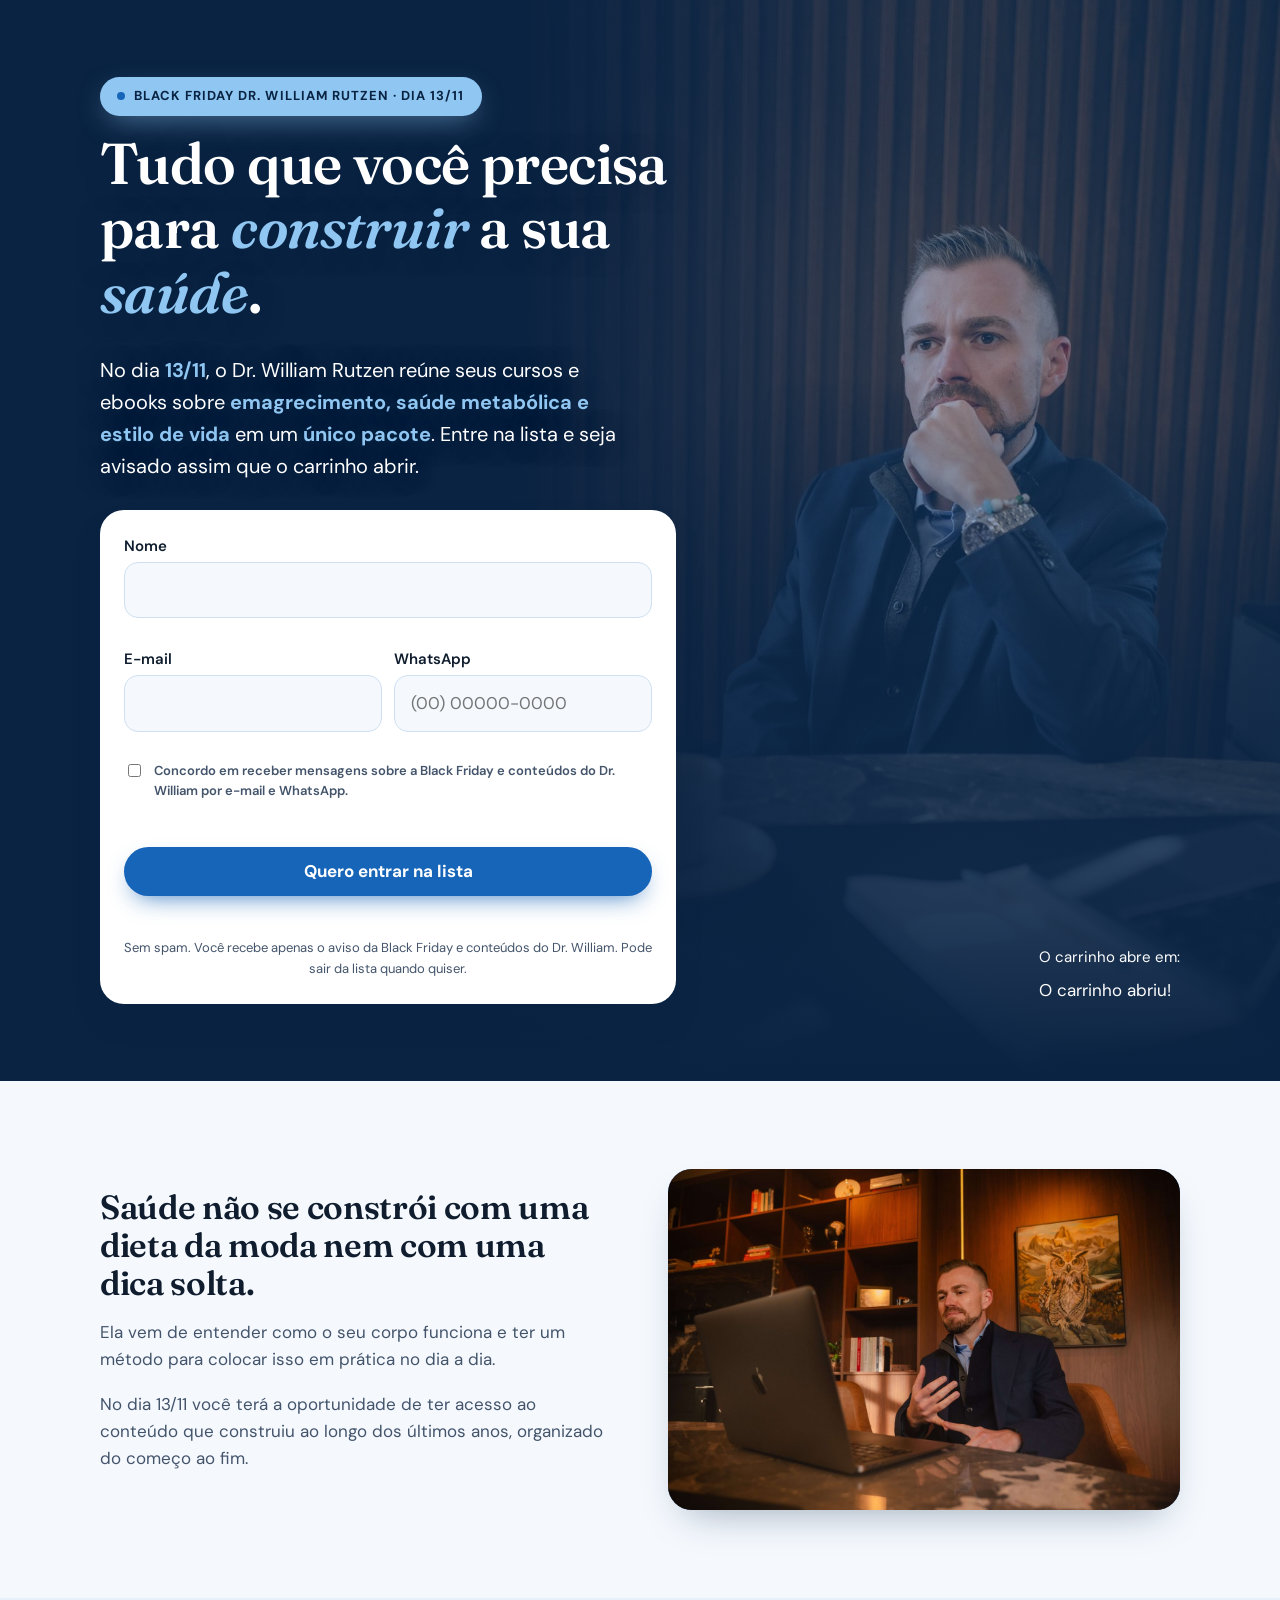
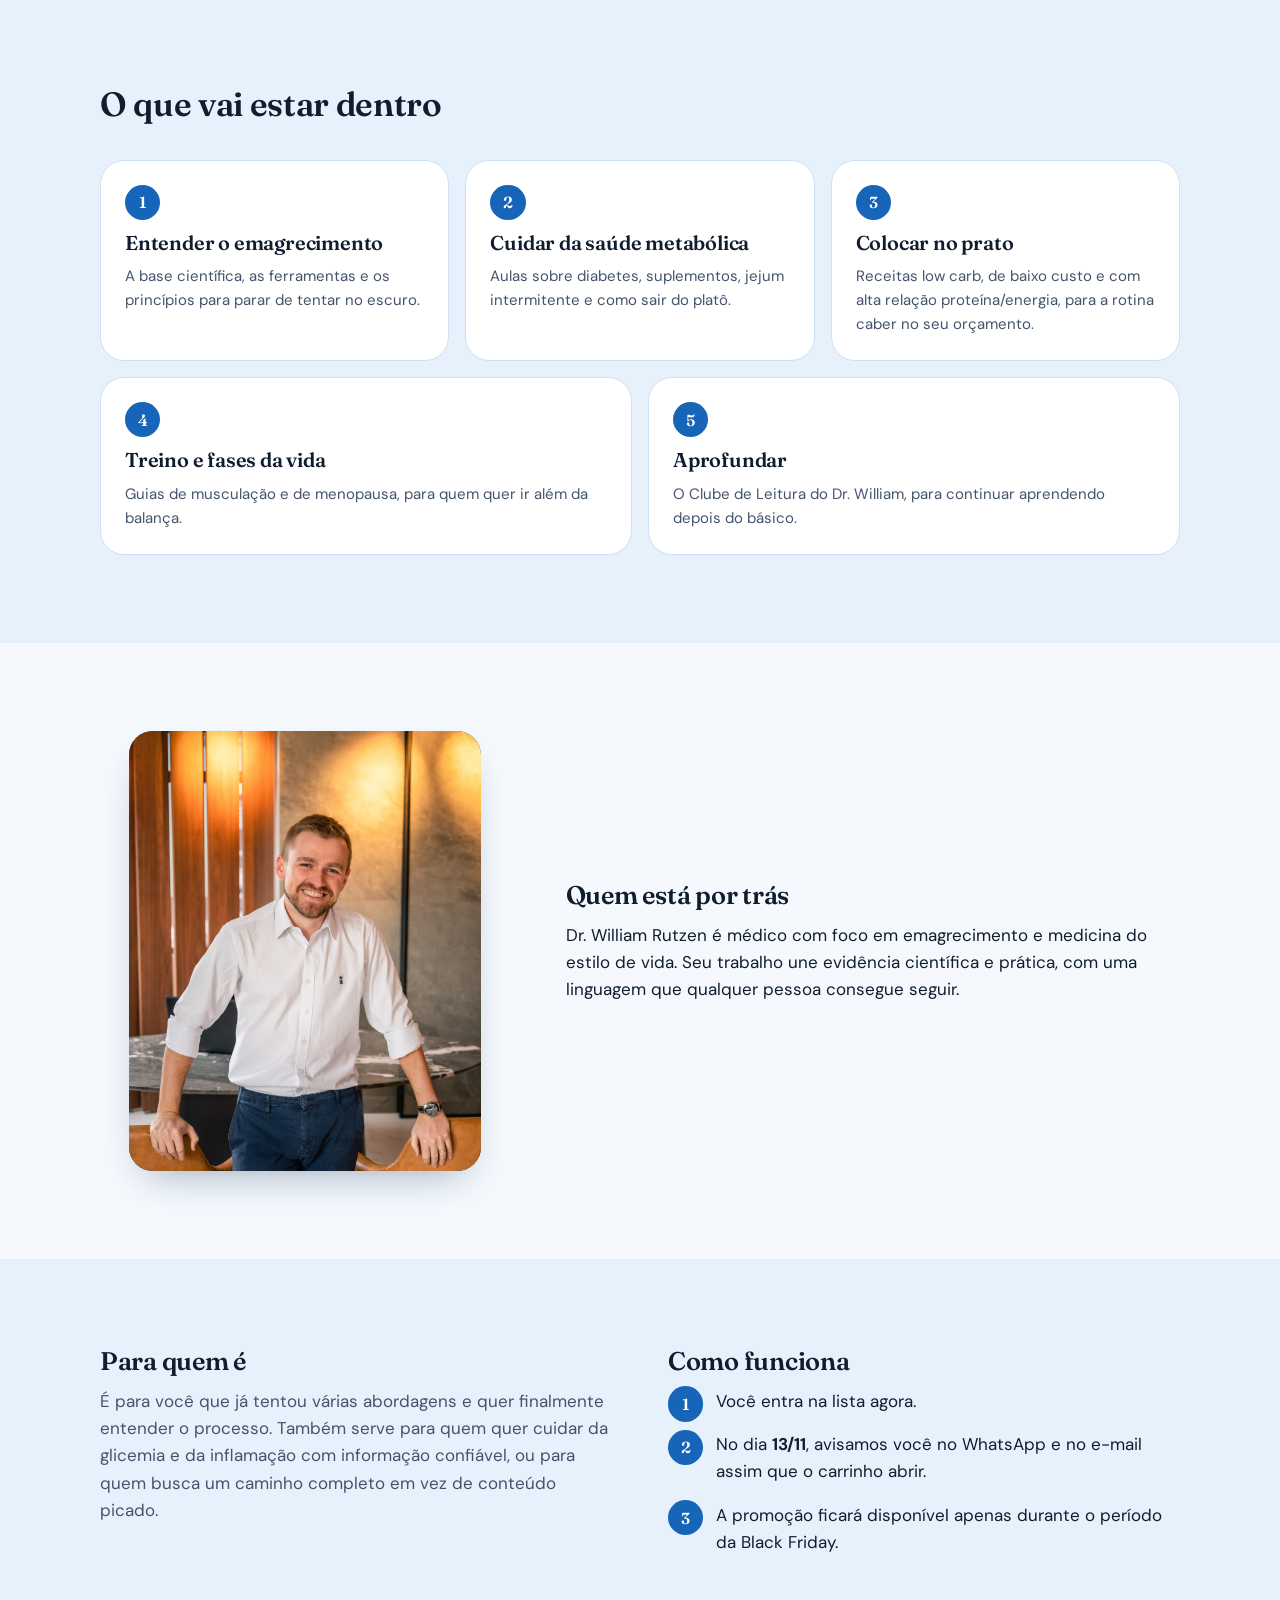
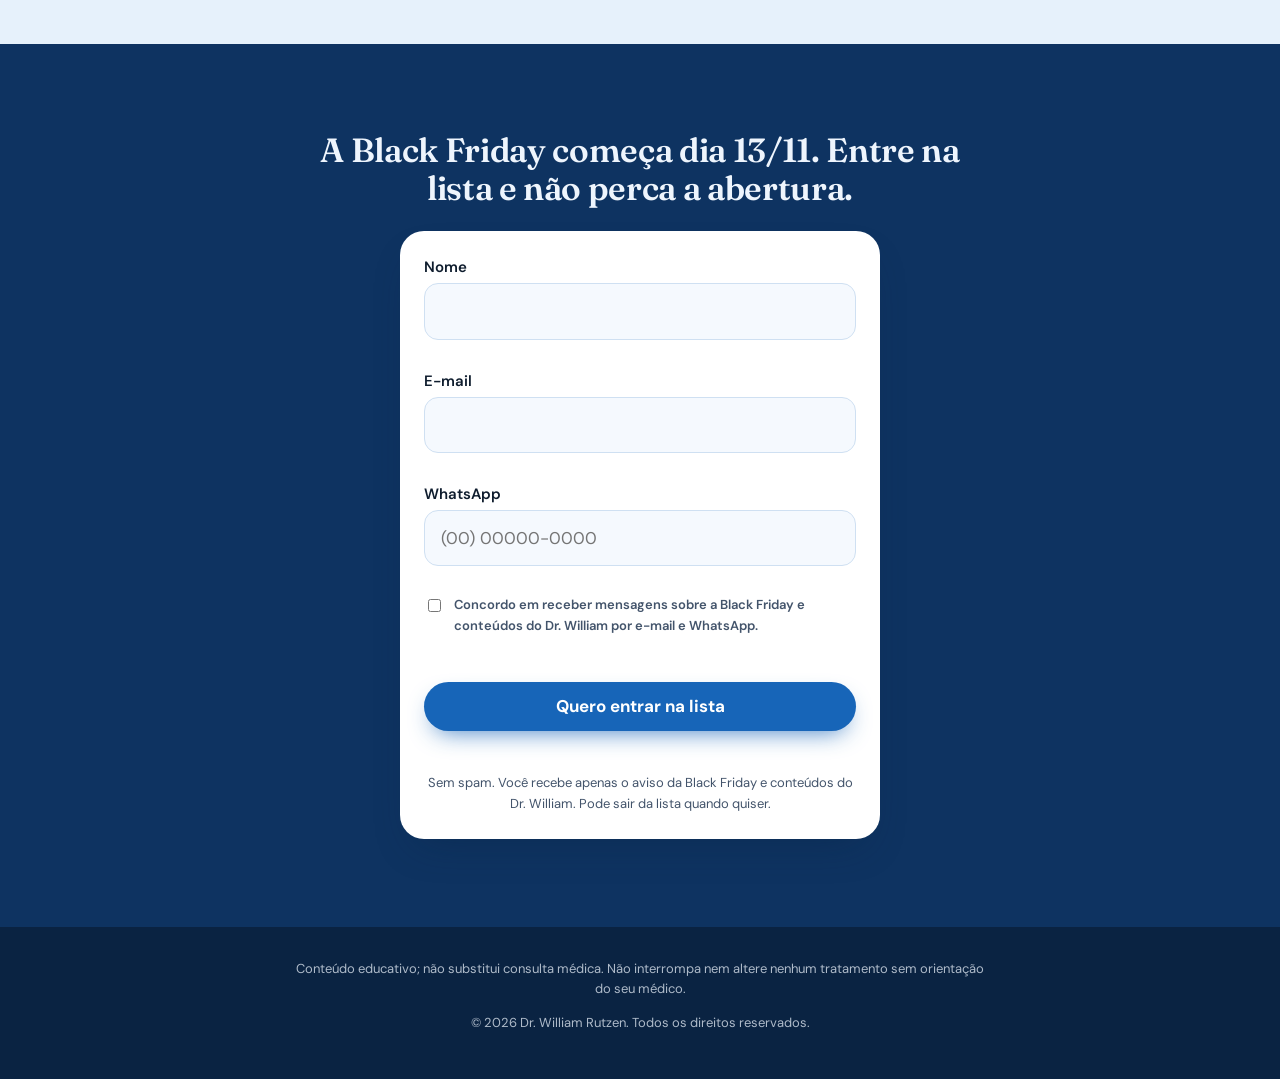
==== commit ef2530f7: "Hero com foto de fundo e degradê azul, nova foto de perfil - Sessão 1: foto como fundo, degradê de b" ====
--- a/index.html
+++ b/index.html
@@ -26,34 +26,29 @@
 </head>
 <body>
 
-  <header class="topbar">
-    <div class="container">
-      <div class="brand">Dr. William <span>Rutzen</span></div>
-    </div>
-  </header>
-
   <main>
-    <!-- 1. HERO + CAPTURA (sessão 1) -->
+    <!-- 1. HERO + CAPTURA (sessão 1): foto de fundo com degradê azul de baixo para cima -->
     <section class="hero" id="topo">
+      <figure class="hero__bg">
+        <img src="acervo-midia/fotos-dr-william/will-serio-mobile1-sessao1.jpg" alt="Dr. William Rutzen sentado à mesa, com expressão pensativa" width="1000" height="1452" fetchpriority="high">
+      </figure>
+
       <div class="container hero__grid">
         <div class="hero__texto">
-          <span class="tag">Black Friday Dr. William Rutzen · dia 13/11</span>
-          <h1>Tudo que você precisa para <em>construir</em> a sua saúde.</h1>
-          <p class="hero__sub">No dia 13/11, o Dr. William Rutzen reúne seus cursos e ebooks sobre emagrecimento, saúde metabólica e estilo de vida em um único pacote. Entre na lista e seja avisado assim que o carrinho abrir.</p>
-        </div>
-
-        <figure class="foto hero__foto" data-placeholder="Foto do Dr. William (sessão 1)">
-          <img src="acervo-midia/fotos-dr-william/will-serio-mobile1-sessao1.jpg" alt="Dr. William Rutzen sentado à mesa, com expressão pensativa" width="1000" height="1452" fetchpriority="high">
-          <div class="hero__countdown">
-            <p>O carrinho abre em:</p>
-            <div class="countdown" data-countdown aria-live="off">
-              <div class="countdown__item"><span class="countdown__num" data-unit="dias">--</span><span class="countdown__label">dias</span></div>
-              <div class="countdown__item"><span class="countdown__num" data-unit="horas">--</span><span class="countdown__label">horas</span></div>
-              <div class="countdown__item"><span class="countdown__num" data-unit="min">--</span><span class="countdown__label">min</span></div>
-              <div class="countdown__item"><span class="countdown__num" data-unit="seg">--</span><span class="countdown__label">seg</span></div>
-            </div>
-          </div>
-        </figure>
+          <span class="tag tag--destaque">Black Friday Dr. William Rutzen · dia 13/11</span>
+          <h1>Tudo que você precisa para <em>construir</em> a sua <em>saúde</em>.</h1>
+          <p class="hero__sub">No dia <strong class="destaque">13/11</strong>, o Dr. William Rutzen reúne seus cursos e ebooks sobre <strong class="destaque">emagrecimento, saúde metabólica e estilo de vida</strong> em um <strong class="destaque">único pacote</strong>. Entre na lista e seja avisado assim que o carrinho abrir.</p>
+        </div>
+
+        <div class="hero__countdown">
+          <p>O carrinho abre em:</p>
+          <div class="countdown" data-countdown aria-live="off">
+            <div class="countdown__item"><span class="countdown__num" data-unit="dias">--</span><span class="countdown__label">dias</span></div>
+            <div class="countdown__item"><span class="countdown__num" data-unit="horas">--</span><span class="countdown__label">horas</span></div>
+            <div class="countdown__item"><span class="countdown__num" data-unit="min">--</span><span class="countdown__label">min</span></div>
+            <div class="countdown__item"><span class="countdown__num" data-unit="seg">--</span><span class="countdown__label">seg</span></div>
+          </div>
+        </div>
 
         <form class="lead-form" data-lead-form novalidate aria-label="Cadastro na lista da Black Friday" data-position="hero">
           <div>
@@ -137,7 +132,7 @@
     <section class="section" id="autor">
       <div class="container autor">
         <figure class="foto reveal" data-placeholder="Foto do Dr. William (sessão 4)">
-          <img src="acervo-midia/fotos-dr-william/imagem-drwilliam-sessao4-fotodrwill.jpg" alt="Dr. William Rutzen sorrindo, de braços cruzados" width="200" height="300" loading="lazy">
+          <img src="acervo-midia/fotos-dr-william/novafoto-perfildrwilliam.jpg" alt="Dr. William Rutzen sorrindo, de camisa branca, apoiado no encosto de uma poltrona" width="681" height="1024" loading="lazy">
         </figure>
         <div class="reveal">
           <h2>Quem está por trás</h2>
--- a/assets/css/tokens.css
+++ b/assets/css/tokens.css
@@ -22,7 +22,12 @@
   --vidro: rgba(255, 255, 255, 0.10);
   --vidro-borda: rgba(255, 255, 255, 0.22);
   --veu-forte: rgba(10, 35, 66, 0.92);
+  --veu-medio: rgba(10, 35, 66, 0.7);
   --veu-leve: rgba(10, 35, 66, 0.15);
+  --veu-zero: rgba(10, 35, 66, 0);
+  --brilho-azul: rgba(23, 101, 184, 0.35);
+  --brilho-ceu: rgba(143, 198, 242, 0.55);
+  --sombra-texto: 0 2px 24px rgba(10, 35, 66, 0.55);
   --sombra-botao: 0 10px 24px -10px rgba(23, 101, 184, 0.85);
   --sombra-whats: 0 10px 24px -10px rgba(31, 157, 85, 0.8);
 
--- a/assets/css/components.css
+++ b/assets/css/components.css
@@ -99,3 +99,16 @@
   color: var(--texto-claro); background: var(--vidro);
   border: 1px solid var(--vidro-borda); border-radius: 999px;
 }
+/* Etiqueta de maior destaque (ex.: "Black Friday · dia 13/11" no topo) */
+.tag--destaque {
+  display: inline-flex; align-items: center; gap: 0.55rem;
+  padding: 0.5rem 1rem;
+  color: var(--azul-950); background: var(--azul-300);
+  border-color: transparent;
+  box-shadow: 0 10px 28px -8px var(--brilho-ceu);
+}
+.tag--destaque::before {
+  content: ""; flex: none;
+  width: 0.5rem; height: 0.5rem; border-radius: 50%;
+  background: var(--azul-700);
+}
--- a/assets/css/sections.css
+++ b/assets/css/sections.css
@@ -1,50 +1,46 @@
 /* Seções da página */
 
-.topbar { background: var(--azul-950); color: var(--texto-claro); }
-.topbar .container { display: flex; align-items: center; justify-content: center; padding-block: 0.85rem; }
-.brand { font: 600 var(--t-base) var(--fonte-titulo); letter-spacing: 0.02em; }
-.brand span { color: var(--azul-300); }
-
 /* Foco visível sobre fundos escuros */
-.topbar :focus-visible,
 .hero :focus-visible,
 .cta-final :focus-visible,
 .footer :focus-visible { outline-color: var(--azul-300); }
 .lead-form :focus-visible { outline-color: var(--azul-700); }
 
-/* Hero (sessão 1): texto, foto com contagem e formulário */
+/* Hero (sessão 1): foto de fundo com degradê azul subindo de baixo para cima.
+   Mobile/tablet: foto no topo e textos entrando sobre a parte de baixo dela.
+   Desktop: foto ocupa o lado direito e se funde ao azul pela esquerda e por baixo. */
 .hero {
-  color: var(--texto-claro);
-  background:
-    radial-gradient(900px 480px at 85% -10%, rgba(23, 101, 184, 0.55), transparent 60%),
-    linear-gradient(180deg, var(--azul-950), var(--azul-900));
-  padding-block: clamp(2rem, 5vw, 4.5rem);
+  --hero-foto-h: min(150vw, 720px);
+  position: relative; isolation: isolate; overflow: hidden;
+  color: var(--branco);
+  background: var(--azul-950);
+  padding-top: calc(var(--hero-foto-h) * 0.52);
+  padding-bottom: clamp(2.5rem, 6vw, 4.5rem);
 }
+.hero__bg {
+  position: absolute; z-index: -1; margin: 0;
+  inset: 0 0 auto 0; height: var(--hero-foto-h);
+}
+.hero__bg img { width: 100%; height: 100%; object-fit: cover; object-position: 60% 18%; }
+/* Mobile/tablet: foto 100% visível acima da etiqueta (topo ~52% da foto);
+   o degradê azul só começa na faixa dos textos. */
+.hero__bg::after {
+  content: ""; position: absolute; inset: 0;
+  background: linear-gradient(to top, var(--azul-950) 0%, var(--azul-950) 12%, var(--veu-forte) 24%, var(--veu-medio) 36%, var(--veu-zero) 48%);
+}
+
 .hero__grid {
-  display: grid; gap: 1.75rem;
-  grid-template-areas: "texto" "foto" "form";
+  display: grid; gap: 1.5rem;
+  grid-template-areas: "texto" "contagem" "form";
 }
 .hero__texto { grid-area: texto; }
 .hero .lead-form { grid-area: form; }
-.hero h1 { font-size: var(--t-2xl); }
+.hero h1 { font-size: var(--t-2xl); color: var(--branco); text-shadow: var(--sombra-texto); }
 .hero h1 em { font-style: italic; color: var(--azul-300); }
-.hero__sub { font-size: var(--t-lg); max-width: 34rem; opacity: 0.92; margin-bottom: 0; }
+.hero__sub { font-size: var(--t-lg); max-width: 34rem; margin: 0; color: var(--branco); text-shadow: var(--sombra-texto); }
+.hero .destaque { font-weight: 700; color: var(--azul-300); }
 
-.hero__foto {
-  grid-area: foto;
-  aspect-ratio: 1 / 1;
-  margin: 0;
-}
-.hero__foto img { object-position: 60% 22%; }
-/* Véu no rodapé da foto para a contagem ficar legível */
-.hero__foto::before {
-  content: ""; position: absolute; inset: 0; z-index: 1;
-  background: linear-gradient(180deg, transparent 45%, var(--veu-forte) 100%);
-}
-.hero__countdown {
-  position: absolute; z-index: 2; inset: auto 1rem 1rem 1rem;
-  color: var(--texto-claro);
-}
+.hero__countdown { grid-area: contagem; }
 .hero__countdown p { font-size: var(--t-sm); margin-bottom: 0.5rem; }
 .hero__countdown .countdown__item { backdrop-filter: blur(6px); -webkit-backdrop-filter: blur(6px); }
 
@@ -66,7 +62,7 @@
 /* Quem está por trás (sessão 4) */
 .autor { display: grid; gap: 2rem; align-items: center; }
 .autor .foto { width: 100%; max-width: 22rem; margin-inline: auto; }
-.autor .foto img { object-position: 50% 20%; }
+.autor .foto img { object-position: 50% 15%; }
 .autor__cred { font-weight: 600; color: var(--azul-700); }
 
 /* Para quem é + passos */
@@ -96,7 +92,6 @@
 
 /* Responsivo (mobile-first) */
 @media (min-width: 760px) {
-  .hero__foto { aspect-ratio: 5 / 4; }
   .porque { grid-template-columns: 1fr 1fr; gap: 3.5rem; }
   .pilares { grid-template-columns: repeat(6, 1fr); }
   .pilar:nth-child(-n+3) { grid-column: span 2; }
@@ -111,11 +106,20 @@
 }
 
 @media (min-width: 960px) {
+  .hero { padding-block: clamp(3rem, 6vw, 5rem); }
+  .hero__bg { inset: 0 0 0 auto; width: 60%; height: auto; }
+  /* Desktop: foto levemente dessaturada e tingida de azul para conversar com a paleta */
+  .hero__bg img { filter: saturate(0.75); }
+  .hero__bg::after {
+    background:
+      linear-gradient(to top, var(--azul-950) 0%, var(--veu-medio) 28%, var(--veu-zero) 62%),
+      linear-gradient(to right, var(--azul-950) 0%, var(--veu-medio) 22%, var(--veu-zero) 55%),
+      linear-gradient(var(--brilho-azul), var(--brilho-azul));
+  }
   .hero__grid {
-    grid-template-columns: 1.15fr 0.85fr;
-    grid-template-areas: "texto foto" "form foto";
-    column-gap: 3.5rem; row-gap: 1.75rem;
-    align-items: start;
+    grid-template-columns: minmax(0, 36rem) 1fr;
+    grid-template-areas: "texto ." "form contagem";
+    column-gap: 3rem; row-gap: 1.75rem;
   }
-  .hero__foto { aspect-ratio: 4 / 5; align-self: center; }
+  .hero__countdown { align-self: end; justify-self: end; text-align: center; }
 }
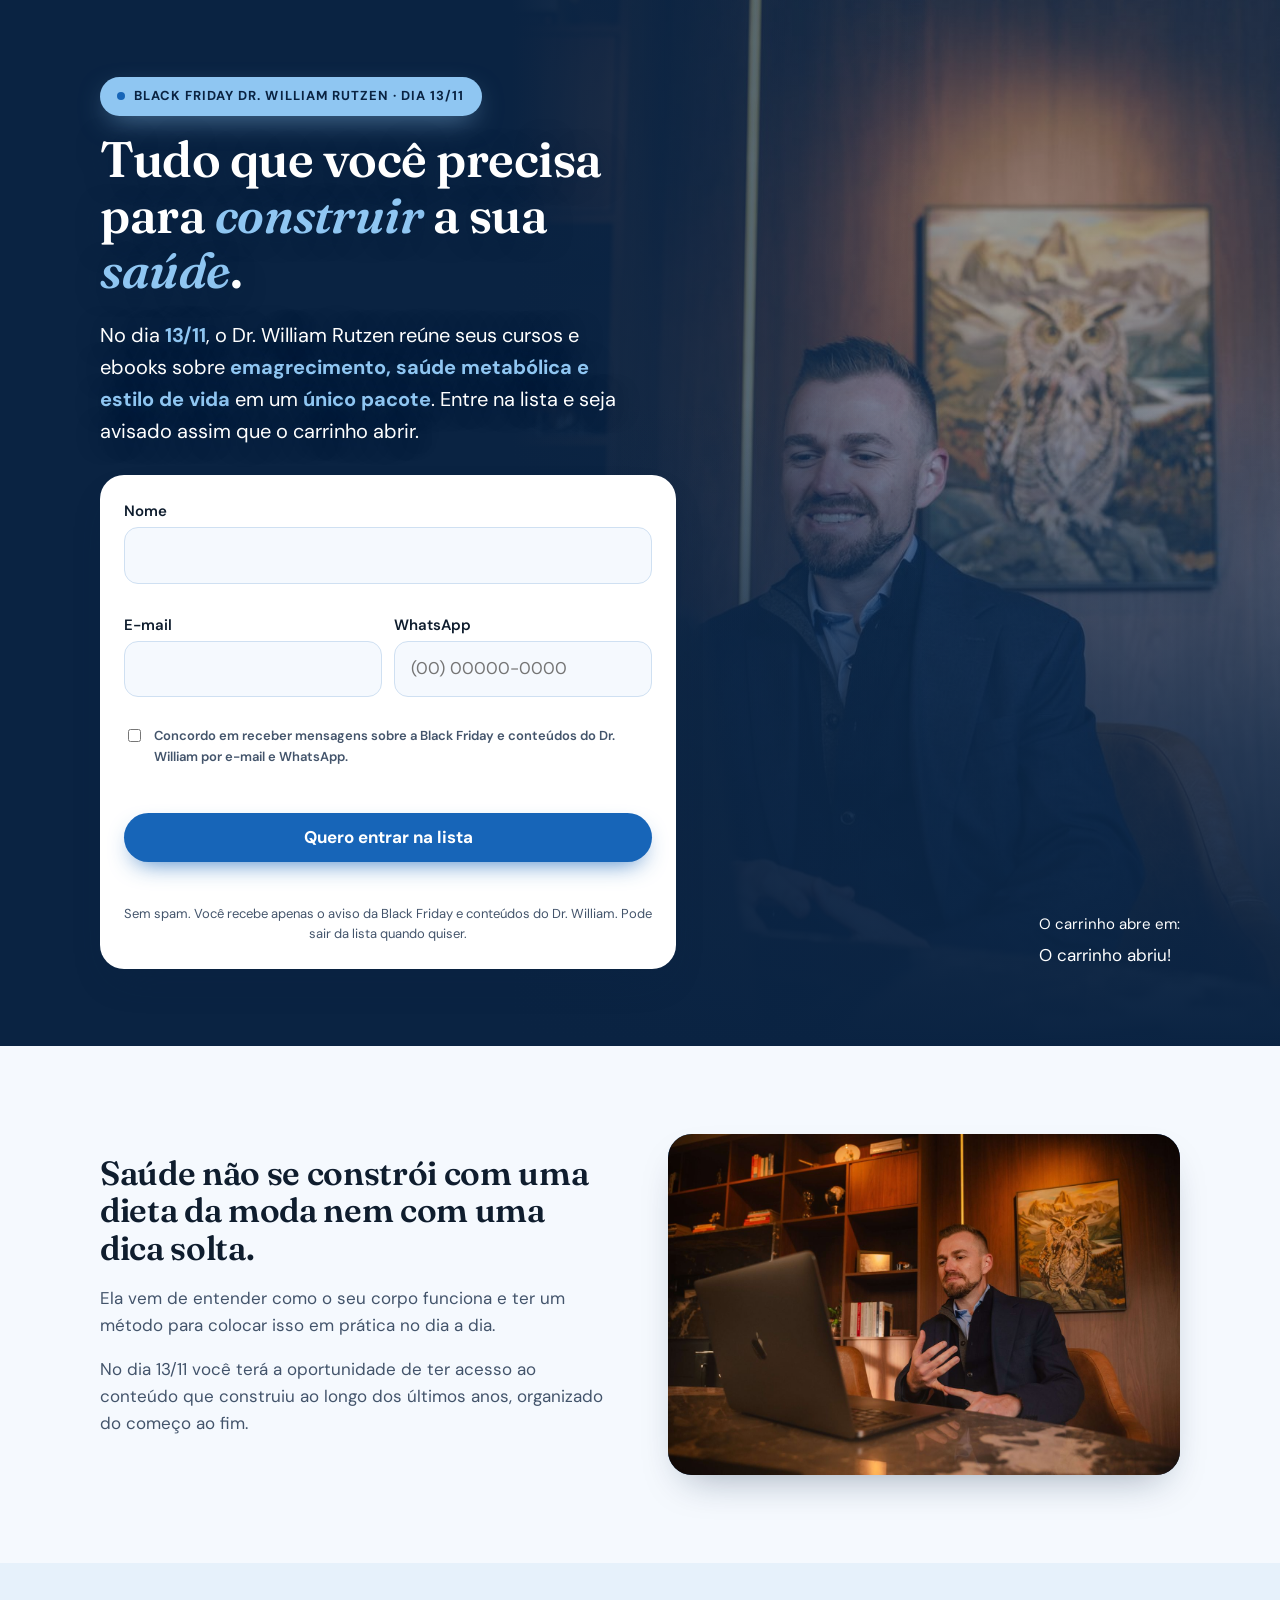
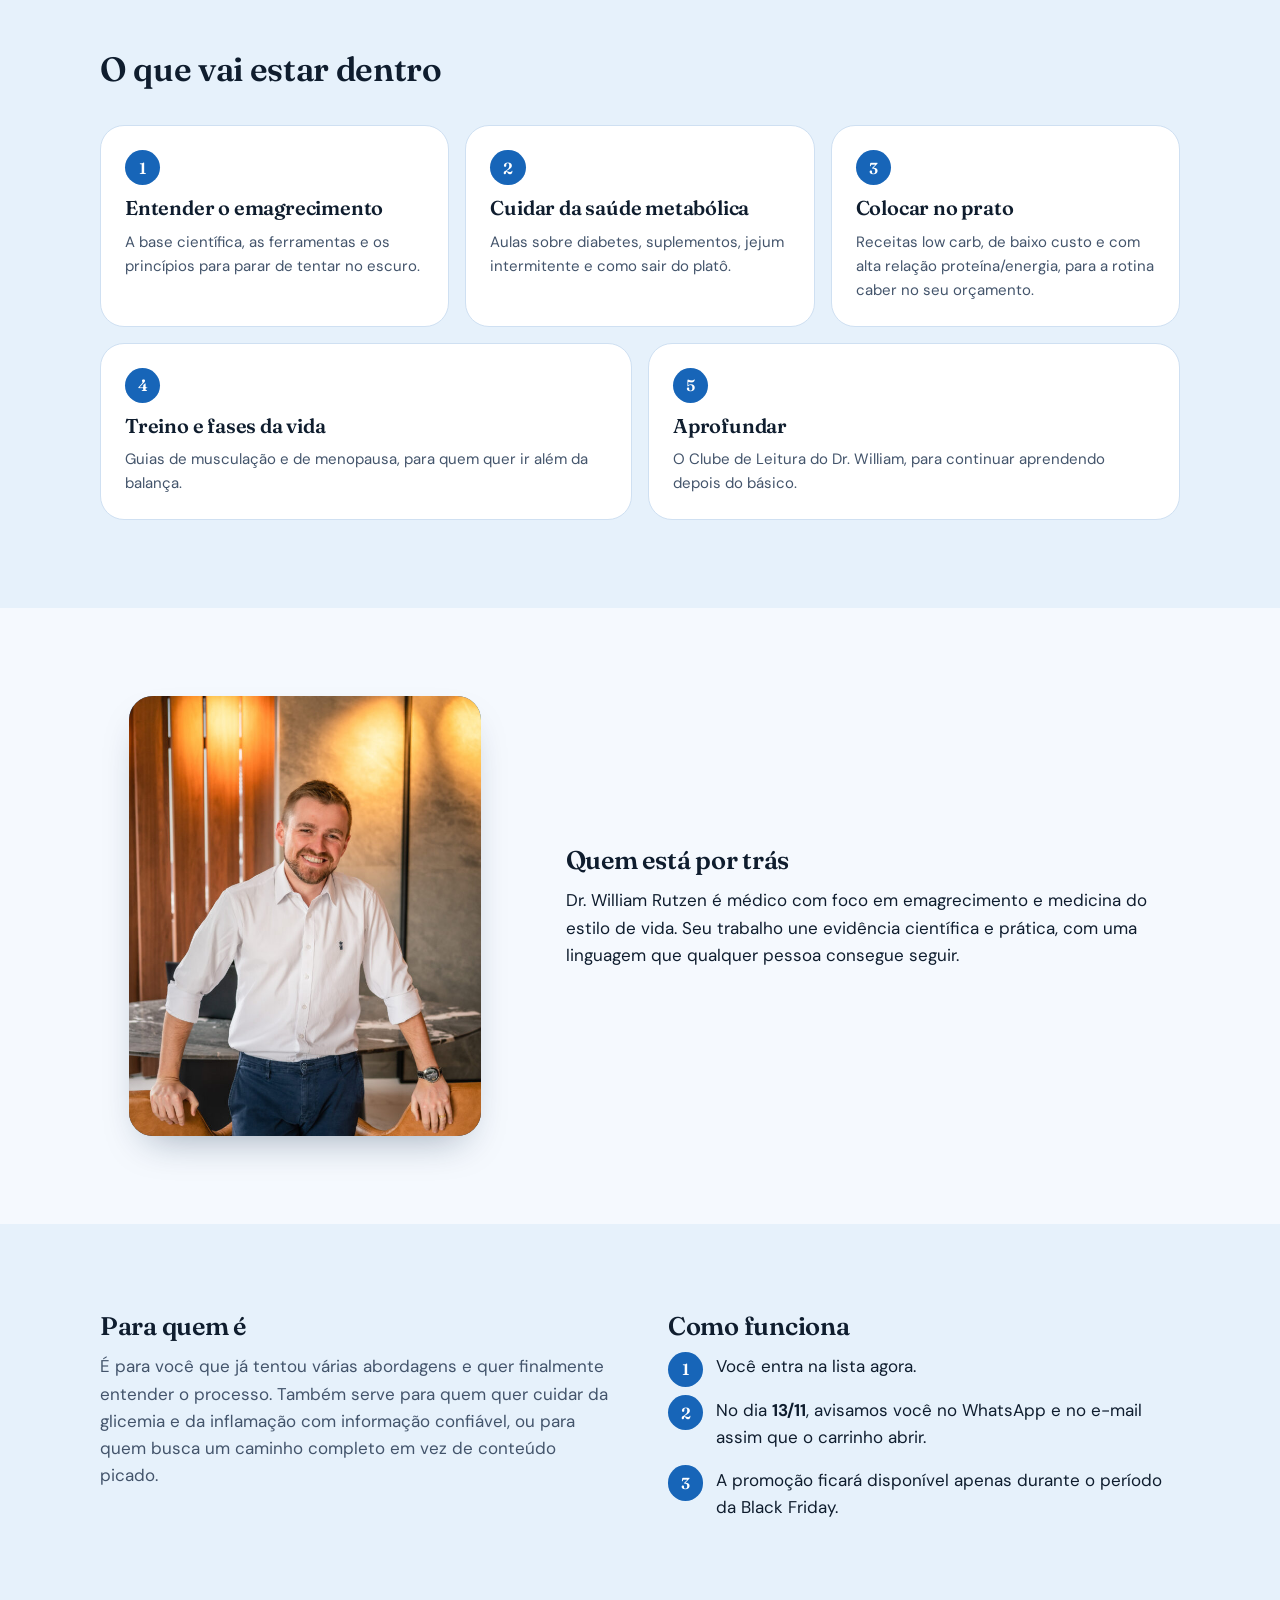
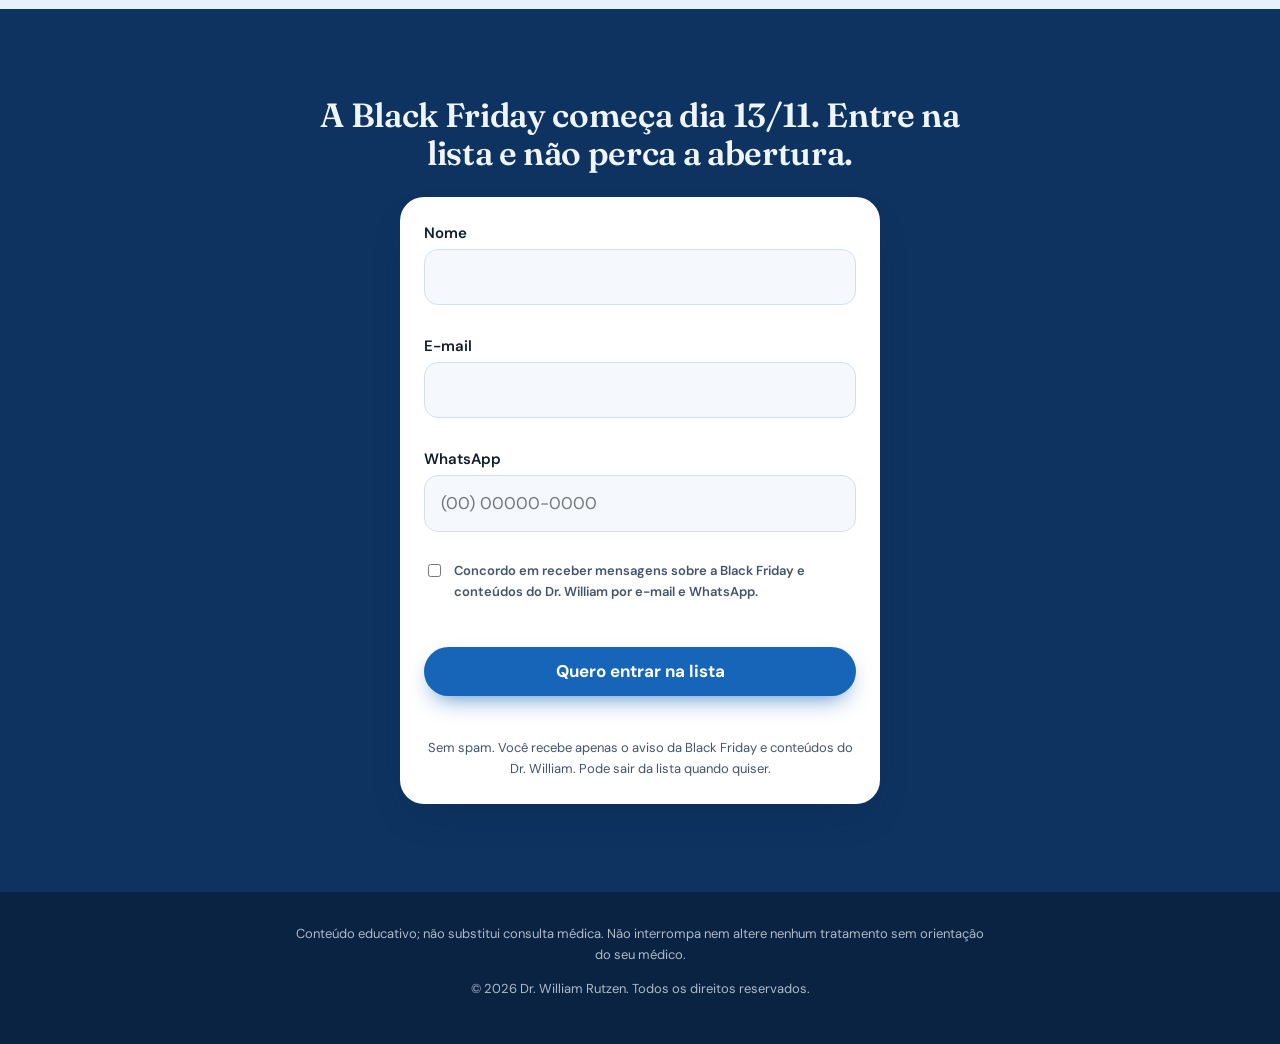
==== commit 1a69eeb0: "Hero mobile: formulário na primeira tela e nova foto de fundo - Foto mais baixa, textos e contagem m" ====
--- a/index.html
+++ b/index.html
@@ -29,9 +29,11 @@
   <main>
     <!-- 1. HERO + CAPTURA (sessão 1): foto de fundo com degradê azul de baixo para cima -->
     <section class="hero" id="topo">
-      <figure class="hero__bg">
-        <img src="acervo-midia/fotos-dr-william/will-serio-mobile1-sessao1.jpg" alt="Dr. William Rutzen sentado à mesa, com expressão pensativa" width="1000" height="1452" fetchpriority="high">
-      </figure>
+      <!-- Celular/tablet: foto de atendimento online · Desktop (960px+): foto pensativa -->
+      <picture class="hero__bg">
+        <source media="(max-width: 959px)" srcset="acervo-midia/fotos-dr-william/will-atendimento-online-mobile1.jpg" width="900" height="1351">
+        <img src="acervo-midia/fotos-dr-william/will-serio-mobile1-sessao1.jpg" alt="Dr. William Rutzen" width="1000" height="1452" fetchpriority="high">
+      </picture>
 
       <div class="container hero__grid">
         <div class="hero__texto">
--- a/assets/css/sections.css
+++ b/assets/css/sections.css
@@ -10,39 +10,43 @@
    Mobile/tablet: foto no topo e textos entrando sobre a parte de baixo dela.
    Desktop: foto ocupa o lado direito e se funde ao azul pela esquerda e por baixo. */
 .hero {
-  --hero-foto-h: min(150vw, 720px);
+  /* Mobile: foto mais baixa e textos menores para o começo do formulário
+     aparecer na primeira tela. */
+  --hero-foto-h: min(100vw, 520px);
   position: relative; isolation: isolate; overflow: hidden;
   color: var(--branco);
   background: var(--azul-950);
-  padding-top: calc(var(--hero-foto-h) * 0.52);
+  padding-top: calc(var(--hero-foto-h) * 0.45);
   padding-bottom: clamp(2.5rem, 6vw, 4.5rem);
 }
 .hero__bg {
   position: absolute; z-index: -1; margin: 0;
   inset: 0 0 auto 0; height: var(--hero-foto-h);
 }
-.hero__bg img { width: 100%; height: 100%; object-fit: cover; object-position: 60% 18%; }
-/* Mobile/tablet: foto 100% visível acima da etiqueta (topo ~52% da foto);
+.hero__bg img { width: 100%; height: 100%; object-fit: cover; object-position: 45% 70%; }
+/* Mobile/tablet: foto 100% visível acima da etiqueta (topo ~45% da foto);
    o degradê azul só começa na faixa dos textos. */
 .hero__bg::after {
   content: ""; position: absolute; inset: 0;
-  background: linear-gradient(to top, var(--azul-950) 0%, var(--azul-950) 12%, var(--veu-forte) 24%, var(--veu-medio) 36%, var(--veu-zero) 48%);
+  background: linear-gradient(to top, var(--azul-950) 0%, var(--azul-950) 14%, var(--veu-forte) 28%, var(--veu-medio) 42%, var(--veu-zero) 55%);
 }
 
 .hero__grid {
-  display: grid; gap: 1.5rem;
+  display: grid; gap: 1rem;
   grid-template-areas: "texto" "contagem" "form";
 }
 .hero__texto { grid-area: texto; }
+.hero .tag--destaque { font-size: 0.6875rem; letter-spacing: 0.03em; padding: 0.45rem 0.85rem; margin-bottom: 0.75rem; }
 .hero .lead-form { grid-area: form; }
-.hero h1 { font-size: var(--t-2xl); color: var(--branco); text-shadow: var(--sombra-texto); }
+.hero h1 { font-size: clamp(1.75rem, 1.2rem + 2.4vw, 3.6rem); margin-bottom: 0.4em; color: var(--branco); text-shadow: var(--sombra-texto); }
 .hero h1 em { font-style: italic; color: var(--azul-300); }
-.hero__sub { font-size: var(--t-lg); max-width: 34rem; margin: 0; color: var(--branco); text-shadow: var(--sombra-texto); }
+.hero__sub { font-size: 1rem; line-height: 1.5; max-width: 34rem; margin: 0; color: var(--branco); text-shadow: var(--sombra-texto); }
 .hero .destaque { font-weight: 700; color: var(--azul-300); }
 
 .hero__countdown { grid-area: contagem; }
-.hero__countdown p { font-size: var(--t-sm); margin-bottom: 0.5rem; }
-.hero__countdown .countdown__item { backdrop-filter: blur(6px); -webkit-backdrop-filter: blur(6px); }
+.hero__countdown p { font-size: var(--t-xs); margin-bottom: 0.4rem; }
+.hero__countdown .countdown__item { min-width: 3.6rem; padding: 0.45rem 0.3rem; backdrop-filter: blur(6px); -webkit-backdrop-filter: blur(6px); }
+.hero__countdown .countdown__num { font-size: 1.35rem; }
 
 /* Seções genéricas */
 .section { padding-block: clamp(3rem, 7vw, 5.5rem); }
@@ -99,6 +103,9 @@
   .autor { grid-template-columns: 0.8fr 1.2fr; gap: 3.5rem; }
   .dois-col { grid-template-columns: 1fr 1fr; gap: 3.5rem; }
 
+  /* Tablet: foto mais larga, então o enquadramento sobe para não cortar a cabeça */
+  .hero__bg img { object-position: 45% 45%; }
+
   /* Formulário do hero mais compacto: e-mail e WhatsApp lado a lado */
   .hero .lead-form { grid-template-columns: 1fr 1fr; column-gap: 0.75rem; }
   .hero .lead-form > * { grid-column: 1 / -1; }
@@ -109,7 +116,13 @@
   .hero { padding-block: clamp(3rem, 6vw, 5rem); }
   .hero__bg { inset: 0 0 0 auto; width: 60%; height: auto; }
   /* Desktop: foto levemente dessaturada e tingida de azul para conversar com a paleta */
-  .hero__bg img { filter: saturate(0.75); }
+  .hero__bg img { object-position: 60% 18%; filter: saturate(0.75); }
+  .hero__grid { gap: 1.75rem; }
+  .hero .tag--destaque { font-size: var(--t-xs); letter-spacing: 0.08em; padding: 0.5rem 1rem; margin-bottom: 1rem; }
+  .hero__sub { font-size: var(--t-lg); line-height: 1.6; }
+  .hero__countdown p { font-size: var(--t-sm); }
+  .hero__countdown .countdown__item { min-width: 4.2rem; padding: 0.6rem 0.4rem; }
+  .hero__countdown .countdown__num { font-size: 1.7rem; }
   .hero__bg::after {
     background:
       linear-gradient(to top, var(--azul-950) 0%, var(--veu-medio) 28%, var(--veu-zero) 62%),
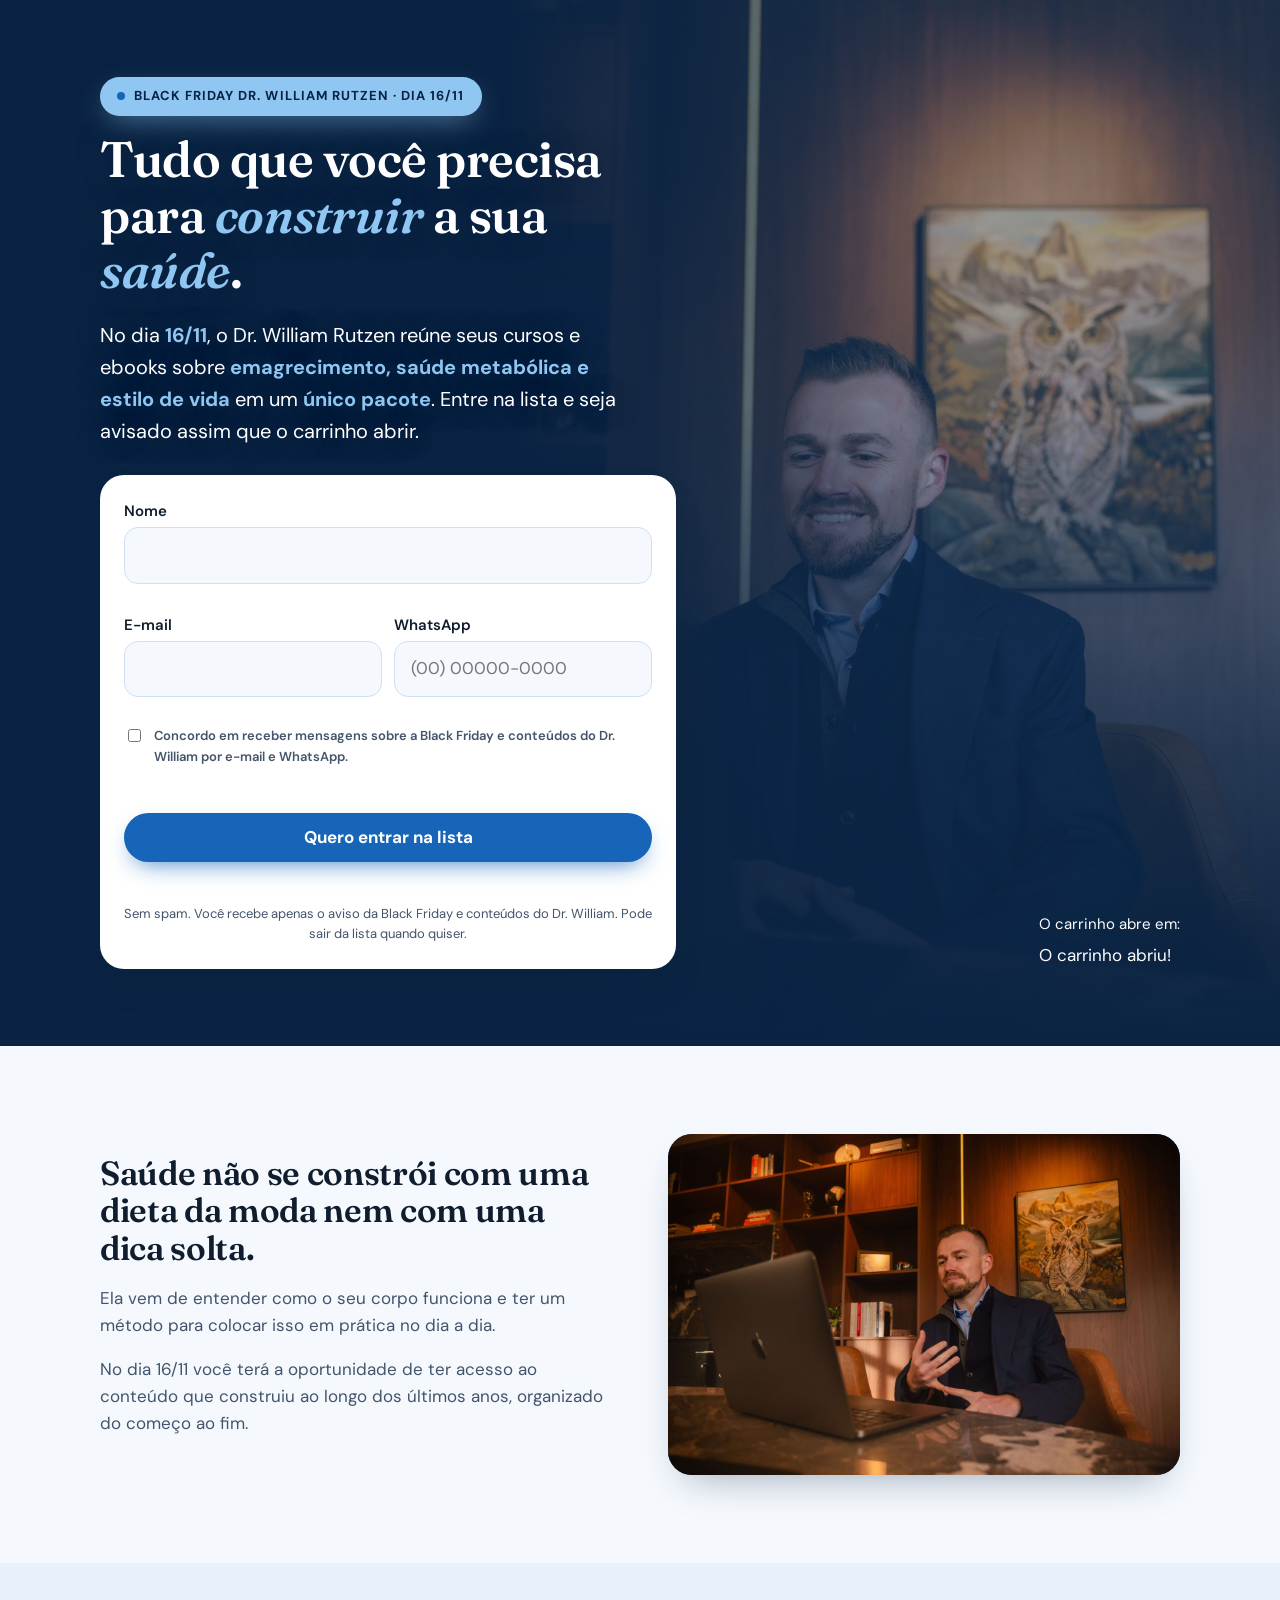
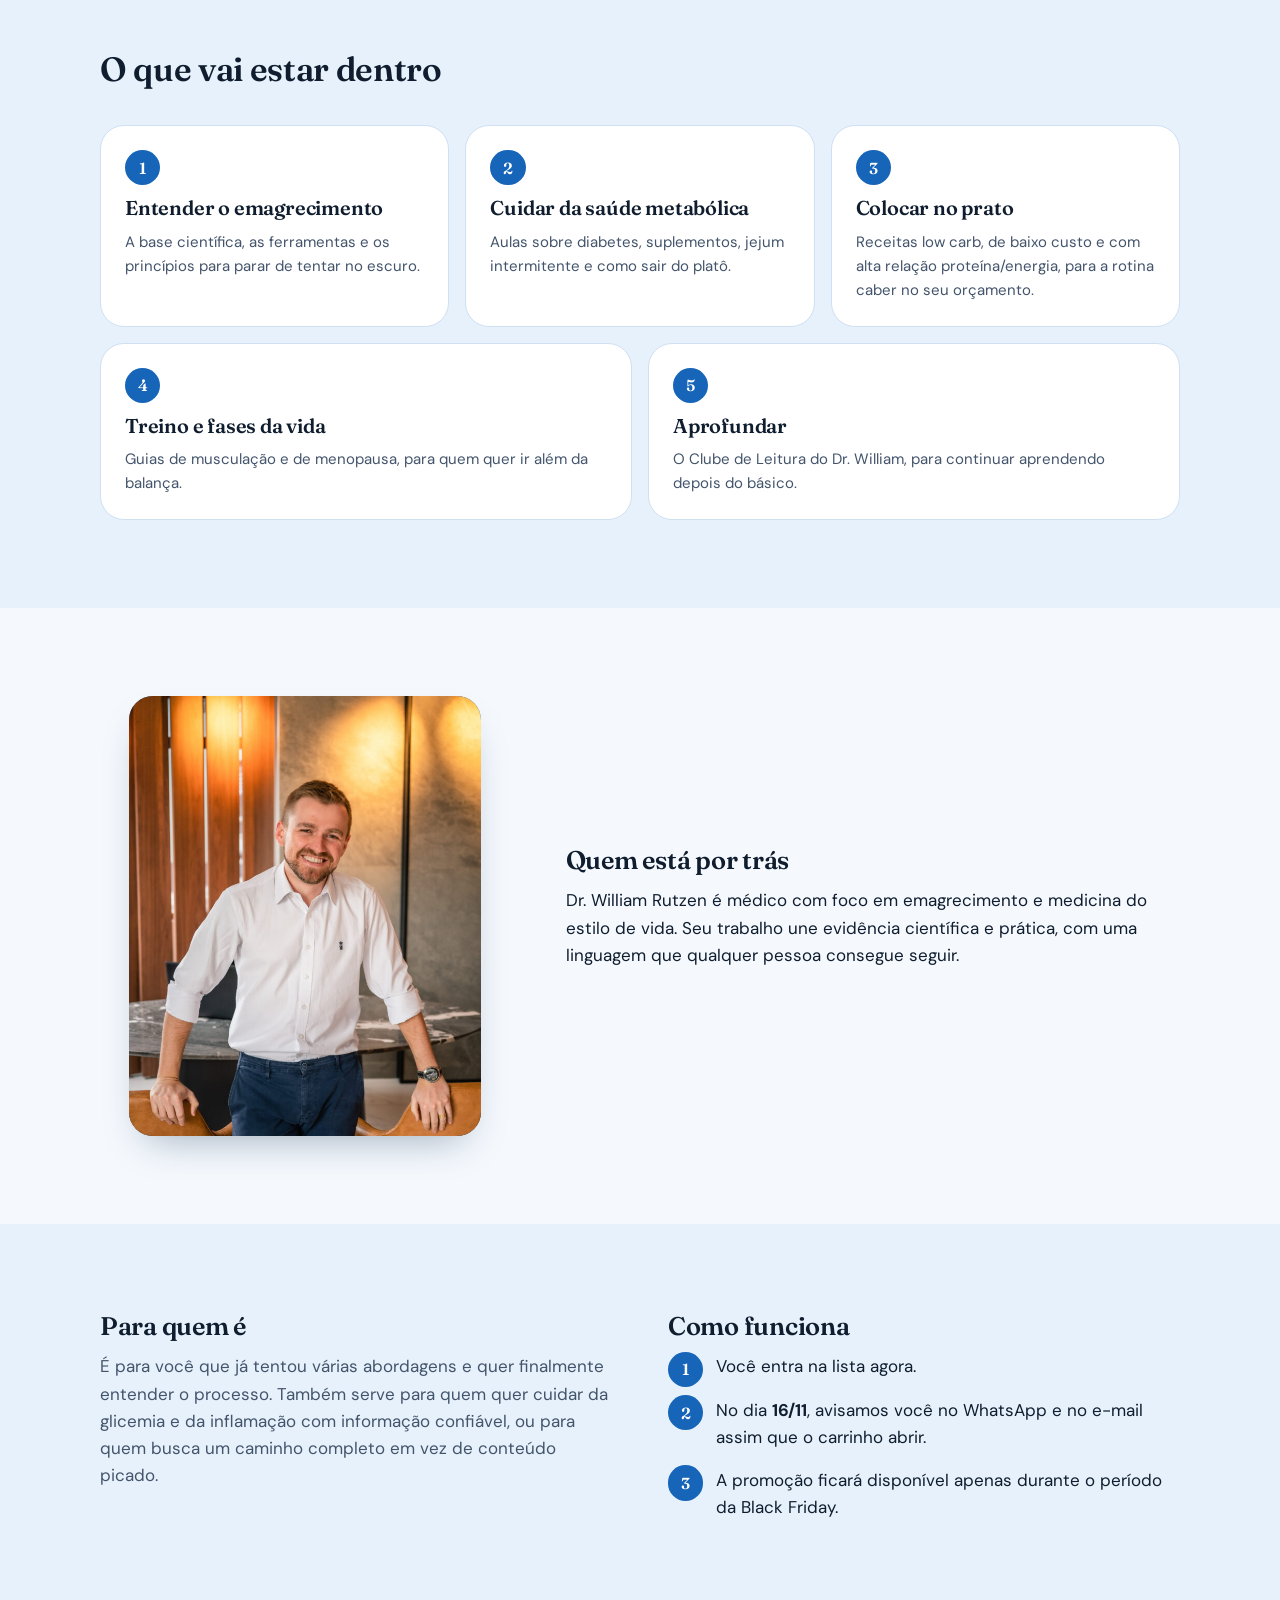
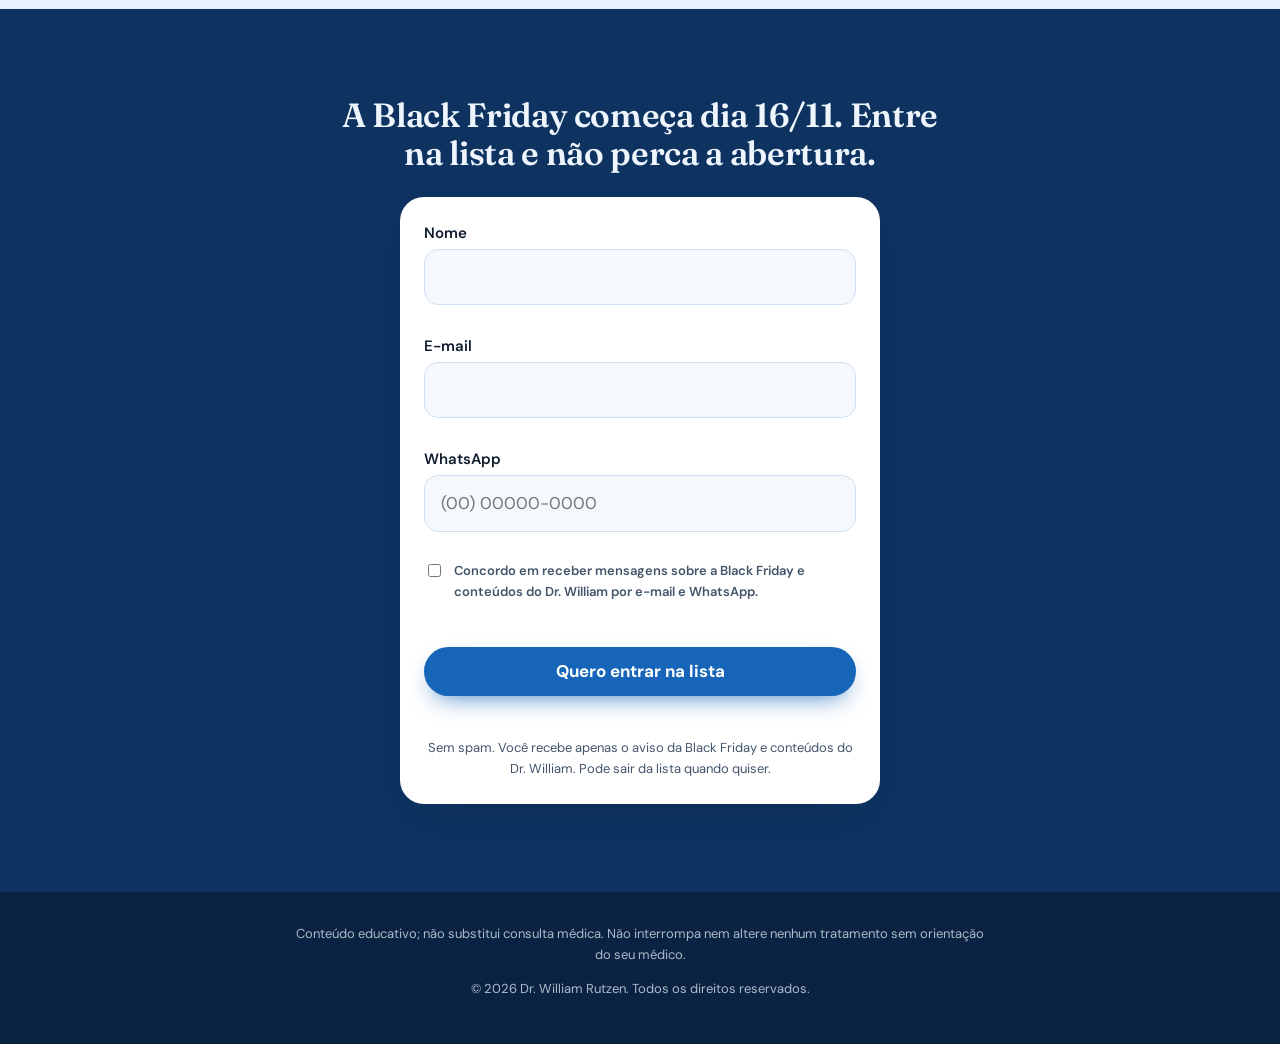
==== commit bc95dd86: "Lançamento da Black Friday passa de 13/11 para 16/11 Co-Authored-By: Claude Opus 5.5 <noreply@anthro" ====
--- a/index.html
+++ b/index.html
@@ -3,14 +3,14 @@
 <head>
   <meta charset="utf-8">
   <meta name="viewport" content="width=device-width, initial-scale=1">
-  <title>Black Friday Dr. William Rutzen · Entre na lista | 13/11</title>
-  <meta name="description" content="No dia 13/11, o Dr. William Rutzen reúne seus cursos e ebooks de emagrecimento, saúde metabólica e estilo de vida em um único pacote. Entre na lista e seja avisado.">
+  <title>Black Friday Dr. William Rutzen · Entre na lista | 16/11</title>
+  <meta name="description" content="No dia 16/11, o Dr. William Rutzen reúne seus cursos e ebooks de emagrecimento, saúde metabólica e estilo de vida em um único pacote. Entre na lista e seja avisado.">
   <meta name="theme-color" content="#0a2342">
 
   <!-- Compartilhamento (coloque a imagem 1200x630 em acervo-midia/og-compartilhamento/og.jpg) -->
   <meta property="og:type" content="website">
   <meta property="og:title" content="Tudo que você precisa para construir a sua saúde">
-  <meta property="og:description" content="Black Friday Dr. William Rutzen · dia 13/11. Entre na lista e seja avisado quando o carrinho abrir.">
+  <meta property="og:description" content="Black Friday Dr. William Rutzen · dia 16/11. Entre na lista e seja avisado quando o carrinho abrir.">
   <meta property="og:image" content="acervo-midia/og-compartilhamento/og.jpg">
 
   <link rel="preconnect" href="https://fonts.googleapis.com">
@@ -37,9 +37,9 @@
 
       <div class="container hero__grid">
         <div class="hero__texto">
-          <span class="tag tag--destaque">Black Friday Dr. William Rutzen · dia 13/11</span>
+          <span class="tag tag--destaque">Black Friday Dr. William Rutzen · dia 16/11</span>
           <h1>Tudo que você precisa para <em>construir</em> a sua <em>saúde</em>.</h1>
-          <p class="hero__sub">No dia <strong class="destaque">13/11</strong>, o Dr. William Rutzen reúne seus cursos e ebooks sobre <strong class="destaque">emagrecimento, saúde metabólica e estilo de vida</strong> em um <strong class="destaque">único pacote</strong>. Entre na lista e seja avisado assim que o carrinho abrir.</p>
+          <p class="hero__sub">No dia <strong class="destaque">16/11</strong>, o Dr. William Rutzen reúne seus cursos e ebooks sobre <strong class="destaque">emagrecimento, saúde metabólica e estilo de vida</strong> em um <strong class="destaque">único pacote</strong>. Entre na lista e seja avisado assim que o carrinho abrir.</p>
         </div>
 
         <div class="hero__countdown">
@@ -86,7 +86,7 @@
         <div class="section__head reveal">
           <h2>Saúde não se constrói com uma dieta da moda nem com uma dica solta.</h2>
           <p>Ela vem de entender como o seu corpo funciona e ter um método para colocar isso em prática no dia a dia.</p>
-          <p>No dia 13/11 você terá a oportunidade de ter acesso ao conteúdo que construiu ao longo dos últimos anos, organizado do começo ao fim.</p>
+          <p>No dia 16/11 você terá a oportunidade de ter acesso ao conteúdo que construiu ao longo dos últimos anos, organizado do começo ao fim.</p>
         </div>
         <figure class="foto reveal" data-placeholder="Foto do Dr. William (sessão 2)">
           <img src="acervo-midia/fotos-dr-william/will-atendimento-online-desktop1-sessao2.jpg" alt="Dr. William Rutzen em atendimento online, conversando diante do notebook" width="1400" height="933" loading="lazy">
@@ -156,7 +156,7 @@
           <h2>Como funciona</h2>
           <ol class="passos">
             <li>Você entra na lista agora.</li>
-            <li>No dia <strong>13/11</strong>, avisamos você no WhatsApp e no e-mail assim que o carrinho abrir.</li>
+            <li>No dia <strong>16/11</strong>, avisamos você no WhatsApp e no e-mail assim que o carrinho abrir.</li>
             <li>A promoção ficará disponível apenas durante o período da Black Friday.</li>
           </ol>
         </div>
@@ -167,7 +167,7 @@
     <section class="section cta-final" id="entrar">
       <div class="container">
         <div class="reveal">
-          <h2>A Black Friday começa dia 13/11. Entre na lista e não perca a abertura.</h2>
+          <h2>A Black Friday começa dia 16/11. Entre na lista e não perca a abertura.</h2>
         </div>
         <form class="lead-form" data-lead-form novalidate aria-label="Cadastro na lista da Black Friday (final da página)" data-position="final">
           <div>
--- a/assets/css/components.css
+++ b/assets/css/components.css
@@ -9,6 +9,7 @@
   color: var(--branco);
   background: var(--azul-700);
   border: 0; border-radius: 999px;
+  text-decoration: none;
   cursor: pointer;
   box-shadow: var(--sombra-botao);
   transition: transform var(--transicao), background var(--transicao);
@@ -99,7 +100,7 @@
   color: var(--texto-claro); background: var(--vidro);
   border: 1px solid var(--vidro-borda); border-radius: 999px;
 }
-/* Etiqueta de maior destaque (ex.: "Black Friday · dia 13/11" no topo) */
+/* Etiqueta de maior destaque (ex.: "Black Friday · dia 16/11" no topo) */
 .tag--destaque {
   display: inline-flex; align-items: center; gap: 0.55rem;
   padding: 0.5rem 1rem;
--- a/assets/css/sections.css
+++ b/assets/css/sections.css
@@ -36,7 +36,7 @@
   grid-template-areas: "texto" "contagem" "form";
 }
 .hero__texto { grid-area: texto; }
-.hero .tag--destaque { font-size: 0.6875rem; letter-spacing: 0.03em; padding: 0.45rem 0.85rem; margin-bottom: 0.75rem; }
+.hero .tag--destaque, .obrigado .tag--destaque { font-size: 0.6875rem; letter-spacing: 0.03em; padding: 0.45rem 0.85rem; margin-bottom: 0.75rem; }
 .hero .lead-form { grid-area: form; }
 .hero h1 { font-size: clamp(1.75rem, 1.2rem + 2.4vw, 3.6rem); margin-bottom: 0.4em; color: var(--branco); text-shadow: var(--sombra-texto); }
 .hero h1 em { font-style: italic; color: var(--azul-300); }
@@ -90,9 +90,22 @@
 .footer p { max-width: 44rem; margin-inline: auto; }
 
 /* Página de obrigado */
-.obrigado { min-height: 70vh; display: grid; place-items: center; text-align: center; padding-block: 4rem; }
+.obrigado {
+  min-height: 80vh; display: grid; place-items: center; text-align: center;
+  padding-block: 4rem;
+  color: var(--branco);
+  background:
+    radial-gradient(900px 480px at 50% -10%, var(--brilho-azul), transparent 60%),
+    linear-gradient(180deg, var(--azul-950), var(--azul-900));
+}
+.obrigado :focus-visible { outline-color: var(--azul-300); }
 .obrigado__card { max-width: 34rem; }
-.obrigado .check { width: 4rem; height: 4rem; margin: 0 auto 1.25rem; display: grid; place-items: center; font-size: 2rem; color: var(--branco); background: var(--azul-700); border-radius: 50%; }
+.obrigado h1 { font-size: var(--t-xl); margin-top: 0.5rem; }
+.obrigado p { font-size: var(--t-lg); color: var(--texto-claro); }
+.obrigado .destaque { color: var(--azul-300); }
+.obrigado__passo { margin: 1.5rem 0 1rem; }
+.obrigado .btn--whats { padding-inline: 2rem; }
+.obrigado__passo:last-child { margin-top: 1rem; }
 
 /* Responsivo (mobile-first) */
 @media (min-width: 760px) {
@@ -118,7 +131,7 @@
   /* Desktop: foto levemente dessaturada e tingida de azul para conversar com a paleta */
   .hero__bg img { object-position: 60% 18%; filter: saturate(0.75); }
   .hero__grid { gap: 1.75rem; }
-  .hero .tag--destaque { font-size: var(--t-xs); letter-spacing: 0.08em; padding: 0.5rem 1rem; margin-bottom: 1rem; }
+  .hero .tag--destaque, .obrigado .tag--destaque { font-size: var(--t-xs); letter-spacing: 0.08em; padding: 0.5rem 1rem; margin-bottom: 1rem; }
   .hero__sub { font-size: var(--t-lg); line-height: 1.6; }
   .hero__countdown p { font-size: var(--t-sm); }
   .hero__countdown .countdown__item { min-width: 4.2rem; padding: 0.6rem 0.4rem; }
